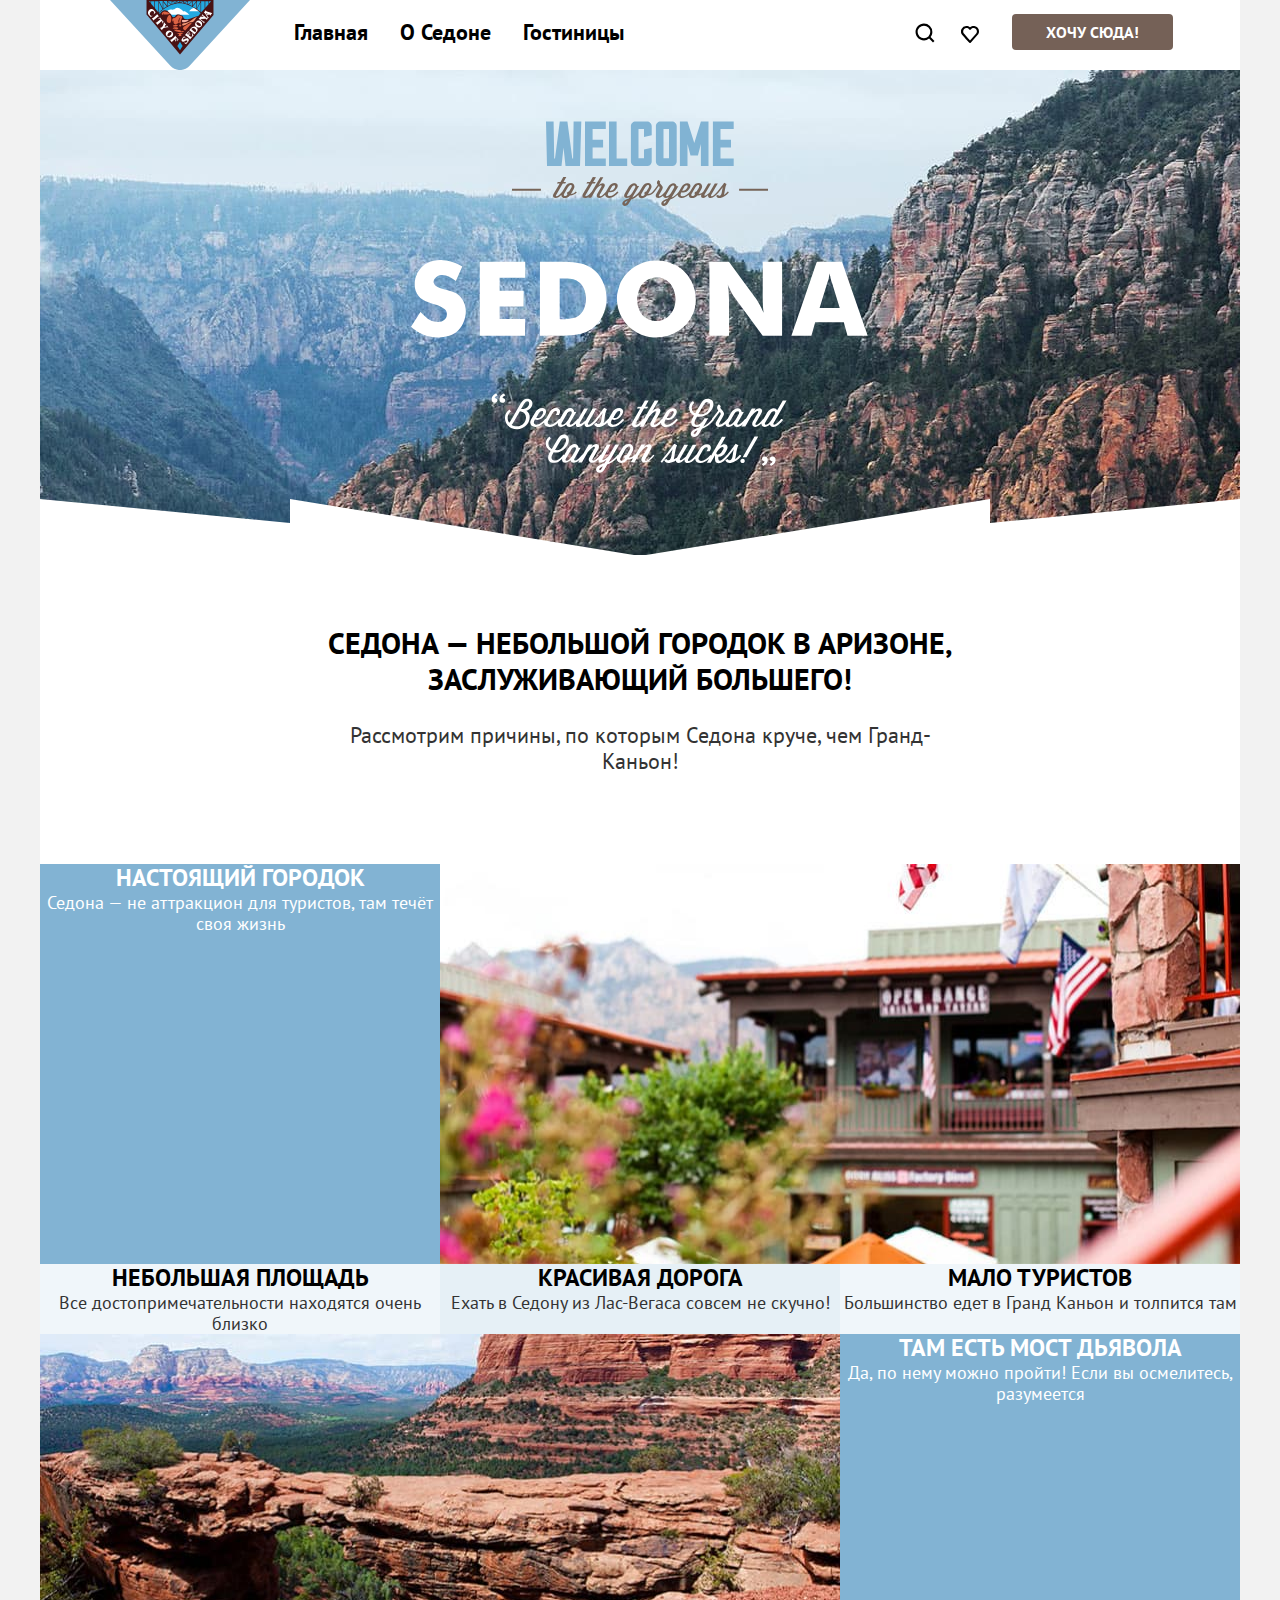
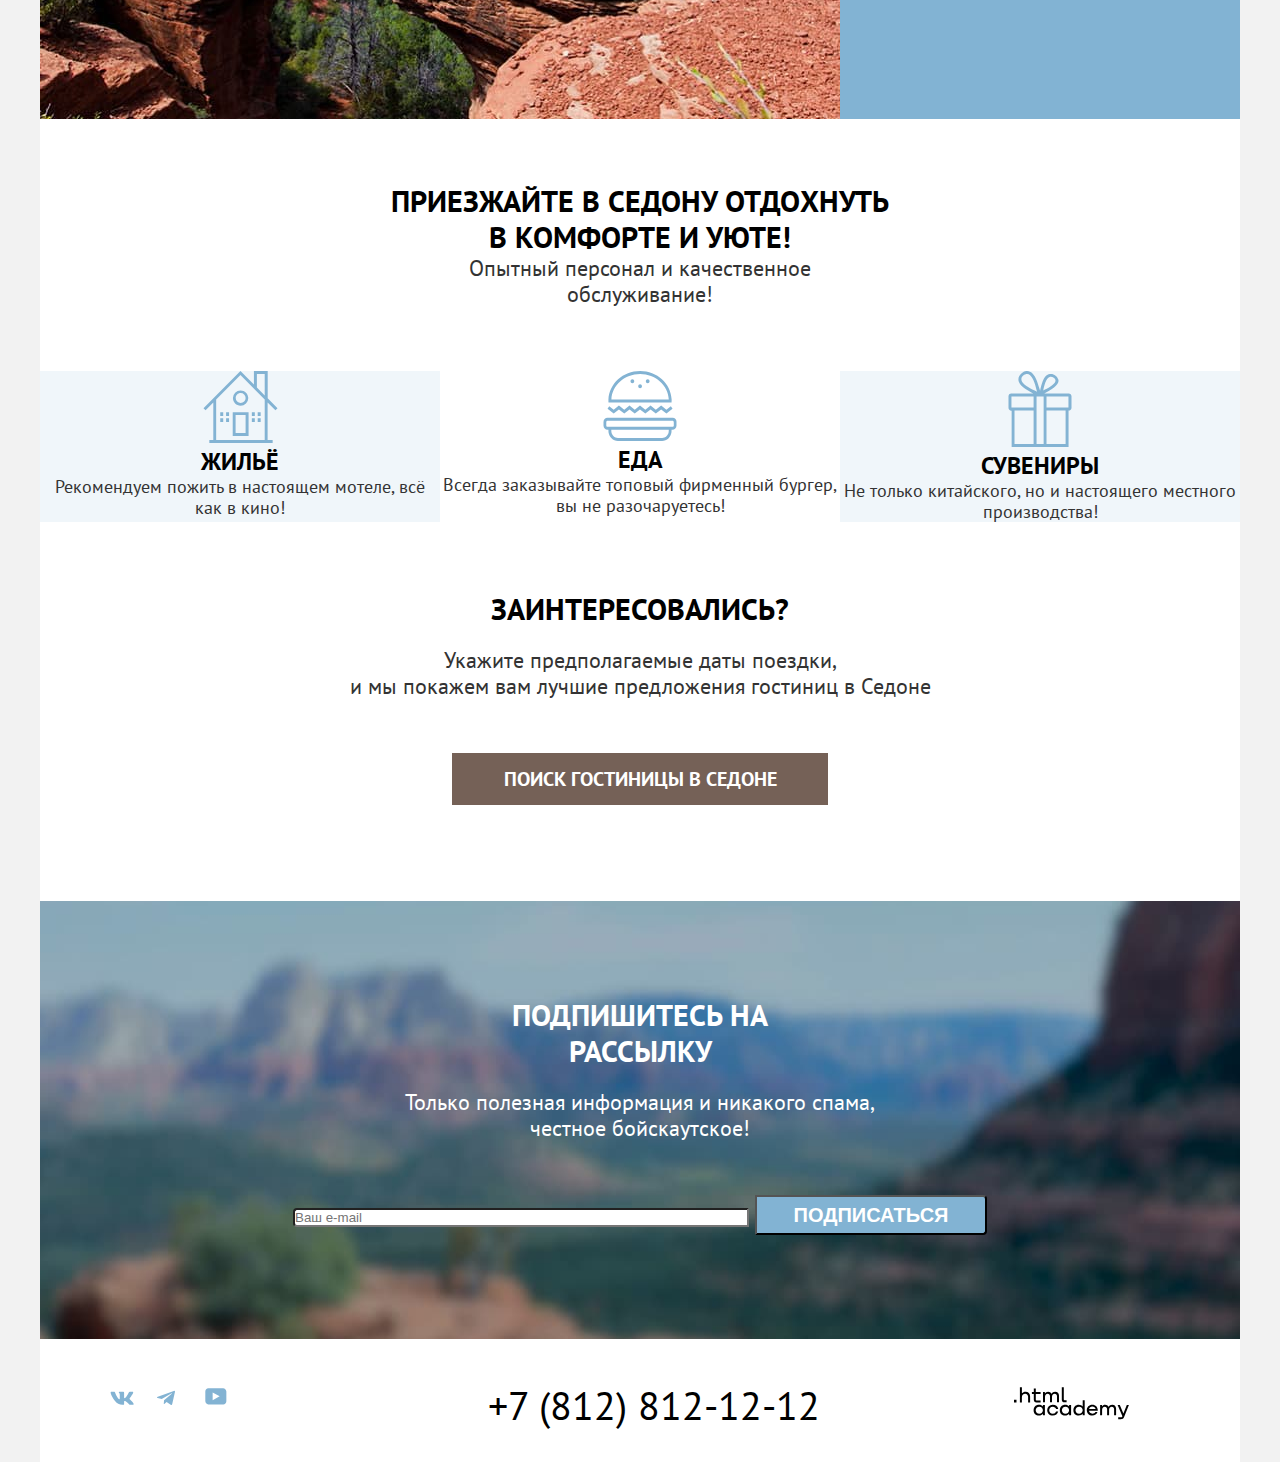
==== index.html @ 95eff2a3 "Merge pull request #6 from nakanune/master" ====
<!DOCTYPE html>
<html lang="ru">

  <head>
    <meta charset="utf-8">
    <title>Седона</title>
    <link rel="stylesheet" href="styles/styles.css">
  </head>

  <body>

    <!-- Шапка -->
    <header class="main-header">
      <!-- Навигация -->
      <nav class="navigation">
        <a class="navigation-logo" href="index.html">
          <img class="main-header-logo" width="140" height="70" src="images/header/sedona-logo.svg"
            alt="Логотип городка Седона.">
        </a>
        <ul class="navigation-list">
          <li class="navigation-item">
            <a class="navigation-link">Главная</a>
          </li>
          <li class="navigation-item">
            <a class="navigation-link" href="#">О Седоне</a>
          </li>
          <li class="navigation-item">
            <a class="navigation-link" href="#">Гостиницы</a>
          </li>
        </ul>
        <ul class="navigation-user">
          <li class="navigation-item">
            <a class="navigation-user-link" href="#">
              <img class="navigation-search-icon" width="20" height="20" src="images/header/search-icon.svg"
                alt="Иконка поиска."></a>
          </li>
          <li class="navigation-item">
            <a class="navigation-user-link" href="#">
              <img class="navigation-like-icon" width="18" height="17" src="images/header/like-icon.svg"
                alt="Иконка лайка."></a>
            </a>
          </li>
          <li class="navigation-item">
            <a class="navigation-button button" href="#">Хочу сюда!</a>
          </li>
        </ul>
      </nav>
    </header>

    <!-- MAIN -->
    <main class="main-index main-container">
      <div class="page-container">
        <section class="hero">
          <!--Главный заголовок -->
          <h1 class="visually-hidden">Туристический городок Седона</h1>
          <!-- Лого -->
          <img class="hero-greeting-text"
            alt="Приветственная надпись 'Добро пожаловать в великолепную Седону, потому что Гранд-Каньон сосет'."
            width="458" height="352" src="images/hero/welcome.svg">
        </section>

        <!-- Основное содержимое сайта -->
        <section class="description">
          <h2 class="visually-hidden">Краткое описание</h2>
          <div class="description-container">
            <p class="description-title">Седона — небольшой городок в Аризоне, заслуживающий большего!</p>
            <p class="description-text">Рассмотрим причины, по которым Седона круче, чем Гранд-Каньон!</p>
          </div>
          <div class="index-columns">
            <ul class="description-item-list">
              <li class="description-item blue">
                <h3 class="description-heading">Настоящий городок</h3>
                <p class="description-description blue">Седона — не аттракцион для туристов, там течёт своя жизнь</p>
              </li>
              <li class="description-item-picture">
                <img class="town-picture" alt="Изображение городка." width="800" height="400"
                  src="images/description/town-photo.jpg">
              </li>
              <li class="description-item rather-white">
                <h3 class="description-heading">Небольшая площадь</h3>
                <p class="description-description">Все достопримечательности находятся очень близко</p>
              </li>
              <li class="description-item light-blue">
                <h3 class="description-heading">Красивая дорога</h3>
                <p class="description-description">Ехать в Седону из Лас-Вегаса совсем не скучно!</p>
              </li>
              <li class="description-item rather-white">
                <h3 class="description-heading">Мало туристов</h3>
                <p class="description-description">Большинство едет в Гранд Каньон и толпится там</p>
              </li>
              <li class="description-item-picture">
                <img class="town-picture" alt="Изображение Моста дьявола." width="800" height="385"
                  src="images/description/devils-bridge.jpg">
              </li>
              <li class="description-item blue">
                <h3 class="description-heading">Там есть Мост дьявола</h3>
                <p class="description-description blue">Да, по нему можно пройти! Если вы осмелитесь, разумеется</p>
              </li>
            </ul>
          </div>
        </section>

        <!-- Блок преимуществ -->
        <section class="advantages">
          <h2 class="visually-hidden">Преимущества</h2>
          <div class="advantages-container">
            <p class="advantages-title">Приезжайте в Седону отдохнуть в комфорте и уюте!</p>
            <p class="advantages-text">Опытный персонал и качественное обслуживание!</p>
          </div>
          <div class="index-columns">
            <ul class="advantages-list">
              <li class="advantages-item rather-white">
                <img class="advantages-item-icon" alt="Иконка дома" width="75" height="72"
                  src="images/advantages/house.svg">
                <h3 class="advantages-heading">Жильё</h3>
                <p class="advantages-description">Рекомендуем пожить в настоящем мотеле, всё как в кино!</p>
              </li>
              <li class="advantages-item">
                <img class="advantages-item-icon" alt="Иконка бургера" width="74" height="70"
                  src="images/advantages/burger.svg">
                <h3 class="advantages-heading">Еда</h3>
                <p class="advantages-description">Всегда заказывайте топовый фирменный бургер, вы не разочаруетесь!</p>
              </li>
              <li class="advantages-item rather-white">
                <img class="advantages-item-icon" alt="Иконка подарка" width="64" height="76"
                  src="images/advantages/gift.svg">
                <h3 class="advantages-heading">Сувениры</h3>
                <p class="advantages-description">Не только китайского, но и настоящего местного производства!</p>
              </li>
            </ul>
          </div>
        </section>

        <section class="appointment">
          <h2 class="appointment-title">Заинтересовались?</h2>
          <p class="appointment-text">Укажите предполагаемые даты поездки,<br> и мы покажем вам лучшие предложения
            гостиниц
            в Седоне</p>
          <a class="appointment-button button" href="#">ПОИСК ГОСТИНИЦЫ В СЕДОНЕ</a>
        </section>

        <!-- Рассылка -->
        <section class="subscription">
          <h2 class="subscription-title">Подпишитесь на рассылку</h2>
          <p class="subscription-text">Только полезная информация и никакого спама, честное бойскаутское!</p>
          <form class="subscription-form" action="https://echo.htmlacademy.ru/" method="post">
            <label for="subscription-email"></label>
            <input class="subscription-field" placeholder="Ваш e-mail" type="email" name="newslettering-email"
              id="newslettering-email" required>
            <button class="subscription-button button" type="submit">
              Подписаться
            </button>
          </form>
        </section>
      </div>
    </main>

    <!-- Подвал сайта -->
    <footer class="main-footer">
      <section class="socials">
        <h2 class="socials-title">
          <span class="visually-hidden">Социальные медиа</span>
        </h2>
        <ul class="socials-site-list">
          <li class="socials-site-item">
            <a class="button" href="https://vk.com/htmlacademy">
              <img class="socials-icon" alt="Вконтакте" width="24" height="14" src="images/socials/vk-icon.svg">
            </a>
          </li>
          <li class="socials-site-item">
            <a class="button" href="https://t.me/htmlacademy">
              <img class="socials-icon" alt="Телеграм" width="18" height="15.1" src="images/socials/telegram-icon.svg">
            </a>
          </li>
          <li class="socials-site-item">
            <a class="button" href="https://www.youtube.com/user/htmlacademyru">
              <img class="socials-icon" alt="Ютуб" width="22" height="17" src="images/socials/youtube-icon.svg">
            </a>
          </li>
        </ul>
        <ul class="socials-phone-list">
          <li class="socials-phone-item">
            <a class="socials-phone" href="tel:+78128121212">+7 (812) 812-12-12</a>
          </li>
        </ul>
        <ul class="socials-sorce-list">
          <li class="socials-sorce-item">
            <a class="button" href="https://htmlacademy.ru/">
              <img class="socials-sorce-icon" alt="HTML Academy" width="114.9" height="32.9"
                src="images/socials/html-academy-logo.svg">
            </a>
          </li>
        </ul>
      </section>
    </footer>
  </body>

</html>
---- styles/styles.css ----
@font-face {
  font-family: "PT Sans";
  font-style: normal;
  font-weight: 400;
  src: url("../fonts/ptsans-400.woff2") format("woff2");
  font-display: swap;
}

@font-face {
  font-family: "PT Sans";
  font-style: normal;
  font-weight: 700;
  src: url("../fonts/ptsans-700.woff2") format("woff2");
  font-display: swap;
}

html {
  height: 100%;
}

/*BODY*/
body {
  font-family: "PT Sans", sans-serif;
  font-style: normal;
  font-weight: 400;
  font-size: 22px;
  line-height: 26px;
  color: #000000;
  background: #F2F2F2;
  margin: 0;
  display: flex;
  flex-direction: column;
  min-height: 100%;
}

/*Работа с MAIN*/
.main-index {
  text-align: center;
}

.main-container {
  flex-grow: 1;
}

/*Навигационные штучки*/
.navigation {
  display: flex;
  width: 1200px;
  margin: 0 auto;
  background: #ffffff;
}

.navigation-list,
.navigation-user,
.navigation-logo {
  margin: 0;
  padding: 0;
}

.navigation-logo {
  display: block;
  width: 140px;
  margin-left: 70px;
  margin-right: 28px;
  z-index: 1;
  margin-bottom: -6px;
}



.navigation-list {
  display: flex;
  flex-wrap: wrap;
  width: 452px;
  list-style-type: none;
}

.navigation-user {
  display: flex;
  flex-wrap: wrap;
  width: 338px;
  margin-left: auto;
  list-style-type: none;
}

.navigation-link {
  display: block;
  padding: 20px 16px;
  font-size: 22px;
  font-weight: 700;
  line-height: 24px;
  color: #000;
  background-color: #ffffff;
  text-transform: capitalize;
  text-decoration: none;
}

.navigation-user-link {
  display: block;
  padding: 22px 13px;
}

.navigation-button {
  display: block;
  padding: 8px 34px;
  margin-top: 14px;
  margin-bottom: 14px;
  margin-left: 20px;
  font-weight: 700;
  font-size: 16px;
  line-height: 20px;
  text-align: center;
  text-transform: uppercase;
  color: #ffffff;
  background-color: #756157;
  text-decoration: none;
  border-radius: 4px;
}

/*Основное содержимое сайта*/

.page-container {
  background: #ffffff;
  width: 1200px;
  margin: 0 auto;
}

.hero {
  position: relative;
  background-color: #ffffff;
  color: #000;
  background-image: url("../images/hero/hero-background.jpg");
  background-size: 1200px 485px;
  background-position: center;
  background-repeat: no-repeat;
}

.hero-greeting-text {
  padding-top: 51.4px;
  padding-bottom: 82.23px;
  display: block;
  margin: 0 auto;
}


.hero::after {
  content: "";
  position: absolute;
  display: block;
  width: 1200px;
  height: 57px;
  background-image: url(../images/hero/dekor.svg);
  background-repeat: no-repeat;
  background-position: center;
  left: 0;
  right: 0;
  bottom: 0;
  margin: 0 auto;
}

.description-title,
.advantages-title,
.appointment-title,
.subscription-title {
  font-weight: 700;
  font-size: 30px;
  line-height: 36px;
  text-transform: uppercase;
}

.description-item-list,
.advantages-list {
  display: flex;
  flex-wrap: wrap;
  justify-content: space-between;
  padding: 0;
  margin: 0;
}

.description-item,
.advantages-item {
  width: 400px;
  list-style-type: none;
}

.description-item-picture {
  width: 800px;
  list-style-type: none;
  vertical-align: middle;
}

.town-picture {
  vertical-align: middle;
}

.description-container,
.advantages-container {
  display: flex;
  flex-direction: column;
  margin: 0;
  padding: 0;
  justify-content: center;
}

.description-container {
  padding-top: 69px;
  padding-bottom: 69px;
  margin-bottom: 21px;
}

.description-title {
  margin: 0 auto 25px;
  width: 650px;
}

.advantages-title {
  margin: auto;
  width: 505px;
}

.description-text {
  margin: auto;
  width: 651px;
}

.advantages-text {
  margin: auto;
  width: 490px;
}

.description-text,
.advantages-text,
.appointment-text,
.description-description,
.advantages-description {
  color: #333333;
}


.description-heading,
.advantages-heading {
  margin: 0;
  font-weight: 700;
  font-size: 24px;
  line-height: 28px;
  text-transform: uppercase;
}

.description-description,
.advantages-description {
  margin: 0;
  font-size: 18px;
  line-height: 21px;
}

.blue {
  color: #ffffff;
  background-color: #82B3D3;
}

.light-blue {
  background-color: rgb(131, 179, 211, 20%);
}

.rather-white {
  background-color: rgb(131, 179, 211, 12%);
  ;
}

.advantages-container {
  padding-top: 64px;
  padding-bottom: 64px;
}


/*Встреча*/
.appointment {
  display: flex;
  flex-direction: column;
  padding: 0;
  padding-top: 69px;
  padding-bottom: 96px;
  justify-content: center;
}

.appointment-title {
  margin: 0 auto;
  margin-bottom: 20px;
}

.appointment-text {
  width: 592px;
  text-align: center;
  margin: 0 auto;
}


.appointment-button {
  margin: 0 auto;
  margin-top: 54px;
  padding: 8px 50px;
  width: 276px;
  font-size: 20px;
  line-height: 36px;
  text-transform: uppercase;
  text-decoration: none;
  font-weight: 700;
  color: #ffffff;
  background-color: #756157;
  align-items: center;
}

/*Подписочная*/
.subscription {
  display: flex;
  flex-direction: column;
  margin: 0 auto;
  padding: 0;
  padding-top: 96px;
  padding-bottom: 104px;
  justify-content: center;
  color: #ffffff;
  background-image: url(../images/subscribe-background.jpg);
  background-color: #82B3D3;
  background-size: 1200px 485px;
  background-position: center;
  background-repeat: no-repeat;
}

.subscription-title {
  width: 404px;
  margin: 0 auto;
  margin-bottom: 20px;
}

.subscription-text {
  width: 475px;
  margin: 0 auto;
  margin-bottom: 54px;
}

.field {
  font-family: 'PT Sans';
  font-style: normal;
  font-weight: 400;
  font-size: 18px;
  line-height: 24px;
}


.subscription-button {
  padding: 0;
  width: 232px;
  font-weight: 700;
  font-size: 20px;
  line-height: 36px;
  background-color: #82B3D3;
  color: #ffffff;
  text-transform: uppercase;
  border-radius: 0 4px 4px 0;
}

.subscription-field {
  width: 452px;
  margin: 0;
  padding: 0;
  border-radius: 4px 0 0 4px;
  flex-grow: 1;
}

/*Элементы подвальчика*/

.main-footer {
  background: #ffffff;
  display: flex;
  width: 1200px;
  margin: 0 auto;
}

.socials {
  display: flex;
}

.socials-site-list,
.socials-phone-list,
.socials-sorce-list {
  margin: 0;
  padding: 0;
}

.socials-site-list {
  display: flex;
  flex-wrap: wrap;
  padding-top: 45px;
  padding-bottom: 35px;
  width: 184px;
  margin-left: 70px;
  list-style-type: none;
}

.socials-site-item {
  width: 47.33px;
  height: 40px;
}

.socials-phone-list {
  padding-top: 45px;
  padding-bottom: 35px;
  justify-content: center;
  width: 720px;
  margin: auto;
  text-align: center;
  list-style-type: none;
}

.socials-phone {
  font-size: 40px;
  line-height: 40px;
  text-transform: uppercase;
  color: #000000;
  text-decoration: none;
}

.socials-sorce-list {
  width: 156px;
  padding-top: 48.5px;
  padding-bottom: 36.8px;
  text-align: left;
  margin: 0 auto;
  margin-right: 70px;
  list-style-type: none;
}

.visually-hidden {
  position: absolute;
  width: 1px;
  height: 1px;
  margin: -1px;
  border: 0;
  padding: 0;
  white-space: nowrap;
  clip-path: inset(100%);
  clip: rect(0 0 0 0);
  overflow: hidden;
}
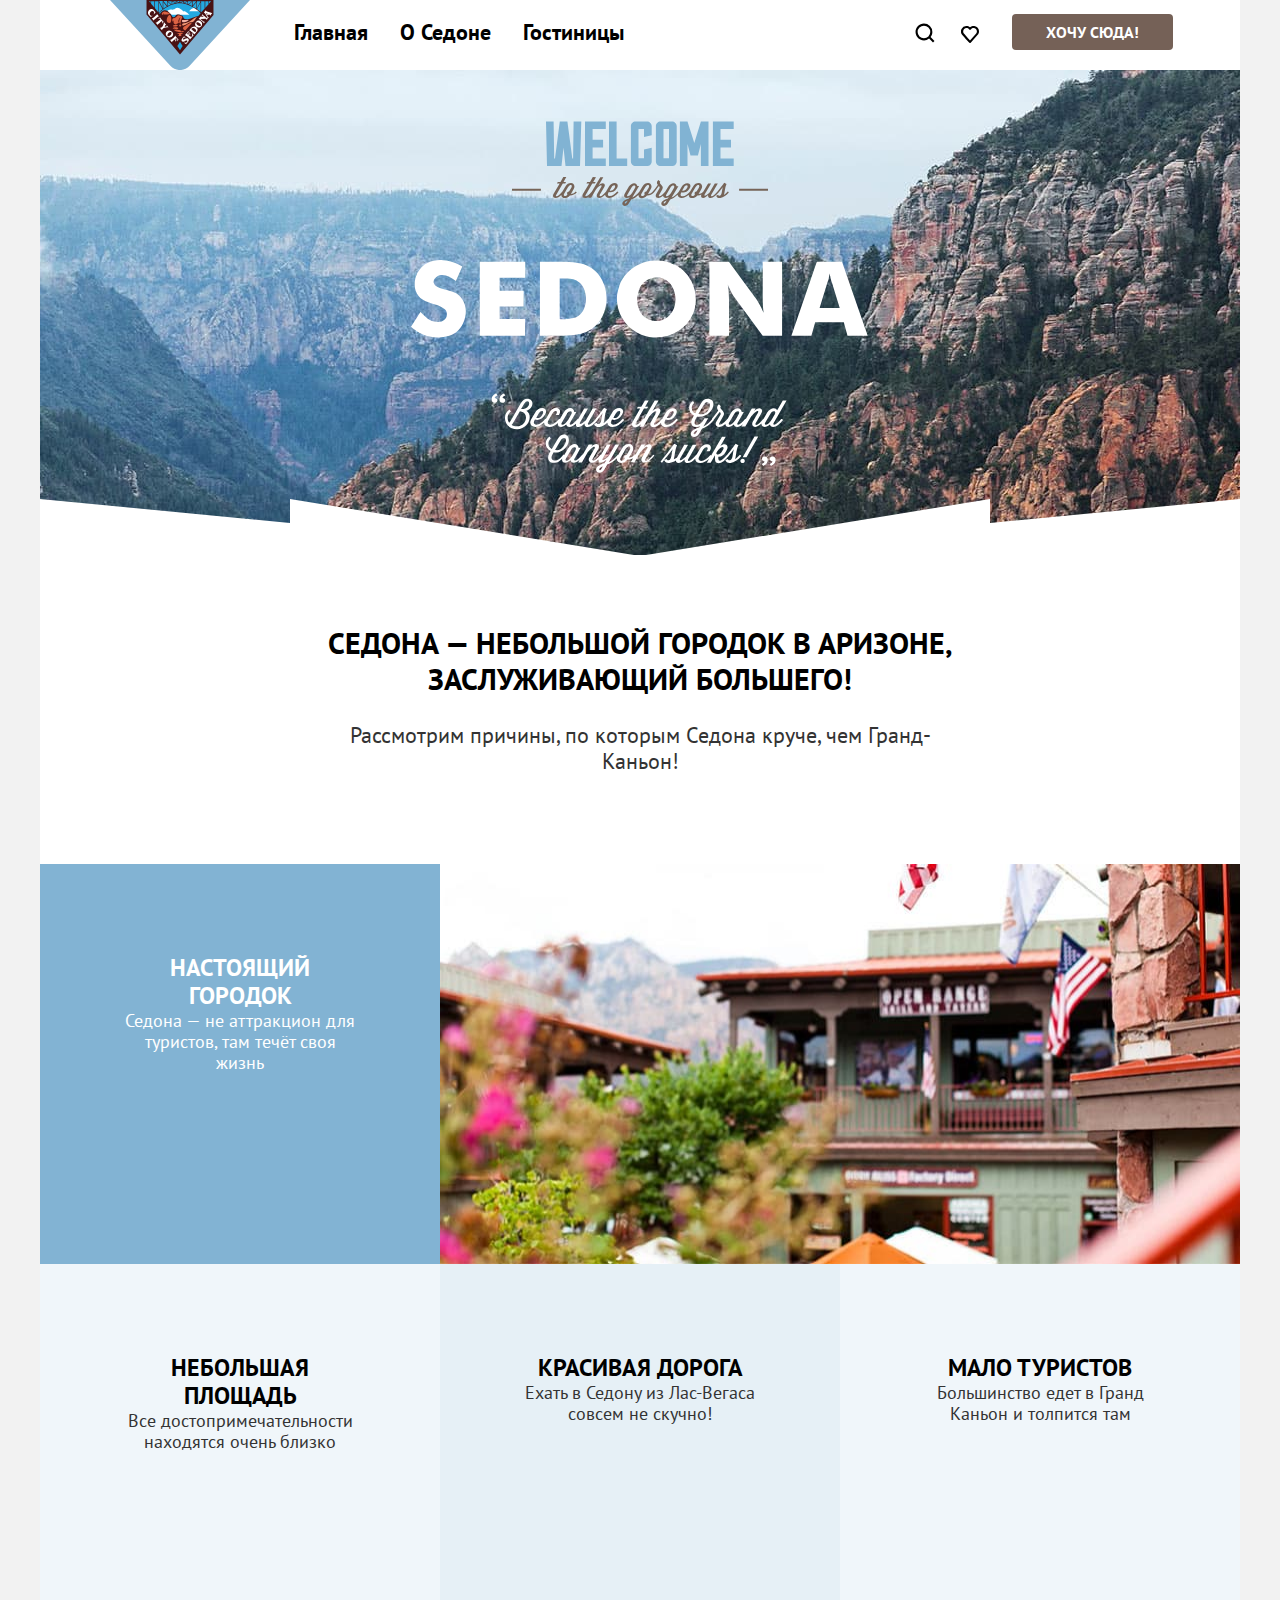
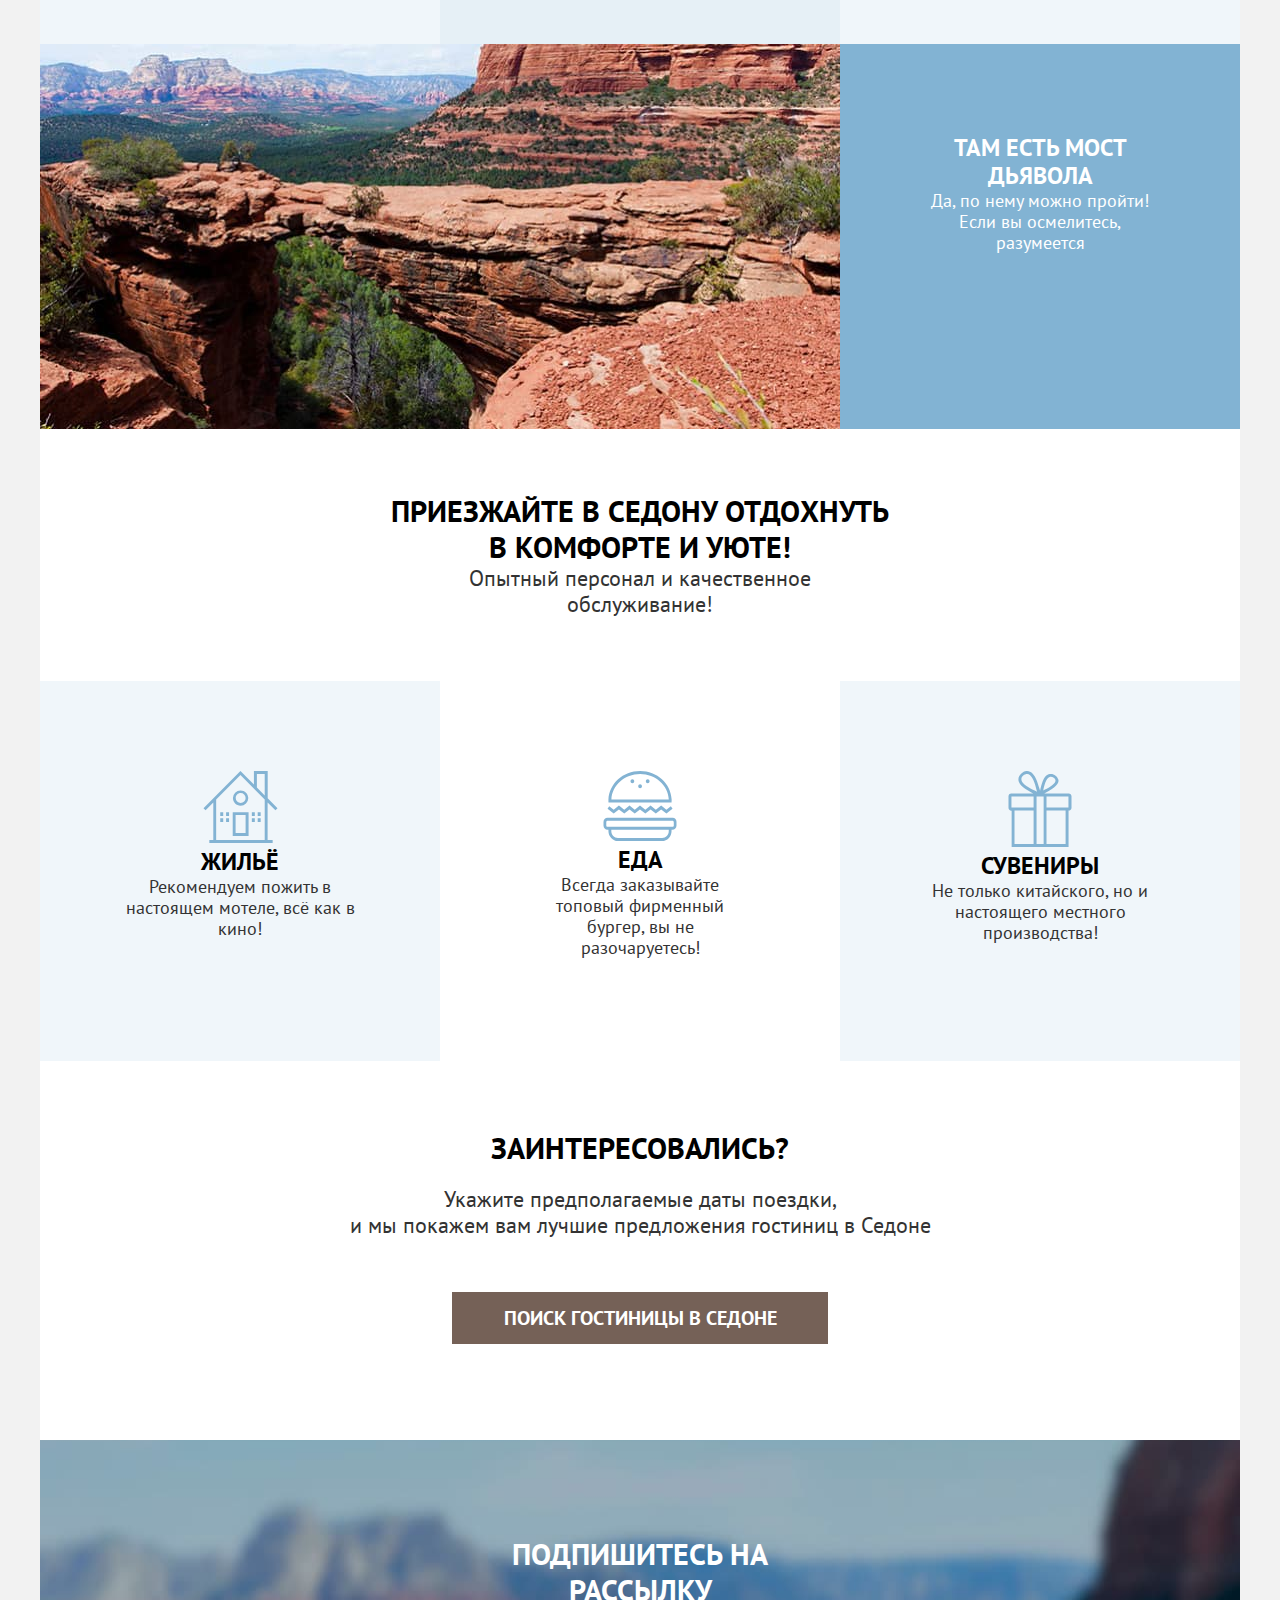
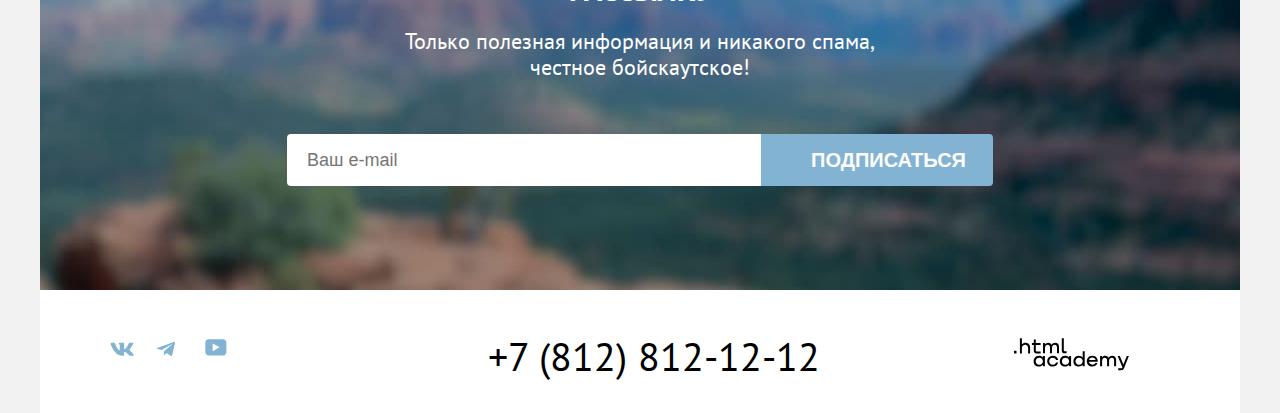
==== commit 0c5357f9: "Merge pull request #7 from nakanune/master" ====
--- a/index.html
+++ b/index.html
@@ -37,8 +37,7 @@
           <li class="navigation-item">
             <a class="navigation-user-link" href="#">
               <img class="navigation-like-icon" width="18" height="17" src="images/header/like-icon.svg"
-                alt="Иконка лайка."></a>
-            </a>
+                alt="Иконка лайка."> </a>
           </li>
           <li class="navigation-item">
             <a class="navigation-button button" href="#">Хочу сюда!</a>
@@ -144,9 +143,9 @@
           <h2 class="subscription-title">Подпишитесь на рассылку</h2>
           <p class="subscription-text">Только полезная информация и никакого спама, честное бойскаутское!</p>
           <form class="subscription-form" action="https://echo.htmlacademy.ru/" method="post">
-            <label for="subscription-email"></label>
+            <label class="visually-hidden" for="subscription-email">E-mail</label>
             <input class="subscription-field" placeholder="Ваш e-mail" type="email" name="newslettering-email"
-              id="newslettering-email" required>
+              id="subscription-email" required>
             <button class="subscription-button button" type="submit">
               Подписаться
             </button>
--- a/styles/styles.css
+++ b/styles/styles.css
@@ -63,7 +63,12 @@
   margin-left: 70px;
   margin-right: 28px;
   z-index: 1;
+  position: relative;
   margin-bottom: -6px;
+}
+
+.main-header-logo {
+  display: block;
 }
 
 
@@ -98,6 +103,8 @@
 .navigation-user-link {
   display: block;
   padding: 22px 13px;
+  min-width: 18px;
+  min-height: 17px;
 }
 
 .navigation-button {
@@ -179,7 +186,9 @@
 
 .description-item,
 .advantages-item {
-  width: 400px;
+  width: 230px;
+  padding: 90px 85px;
+  min-height: 200px;
   list-style-type: none;
 }
 
@@ -341,31 +350,36 @@
 
 .field {
   font-family: 'PT Sans';
+}
+
+.subscription-form {
+  display: flex;
+  margin: 0 auto;
+}
+
+.subscription-button {
+  padding: 8px 50px;
+  width: 232px;
+  font-weight: 700;
+  font-size: 20px;
+  line-height: 36px;
+  background-color: #82B3D3;
+  color: #ffffff;
+  text-transform: uppercase;
+  border-width: 0;
+  border-radius: 0 4px 4px 0;
+}
+
+.subscription-field {
+  width: 452px;
+  border-width: 0;
+  padding-left: 20px;
+  border-radius: 4px 0 0 4px;
   font-style: normal;
   font-weight: 400;
   font-size: 18px;
   line-height: 24px;
-}
-
-
-.subscription-button {
-  padding: 0;
-  width: 232px;
-  font-weight: 700;
-  font-size: 20px;
-  line-height: 36px;
-  background-color: #82B3D3;
-  color: #ffffff;
-  text-transform: uppercase;
-  border-radius: 0 4px 4px 0;
-}
-
-.subscription-field {
-  width: 452px;
-  margin: 0;
-  padding: 0;
-  border-radius: 4px 0 0 4px;
-  flex-grow: 1;
+
 }
 
 /*Элементы подвальчика*/
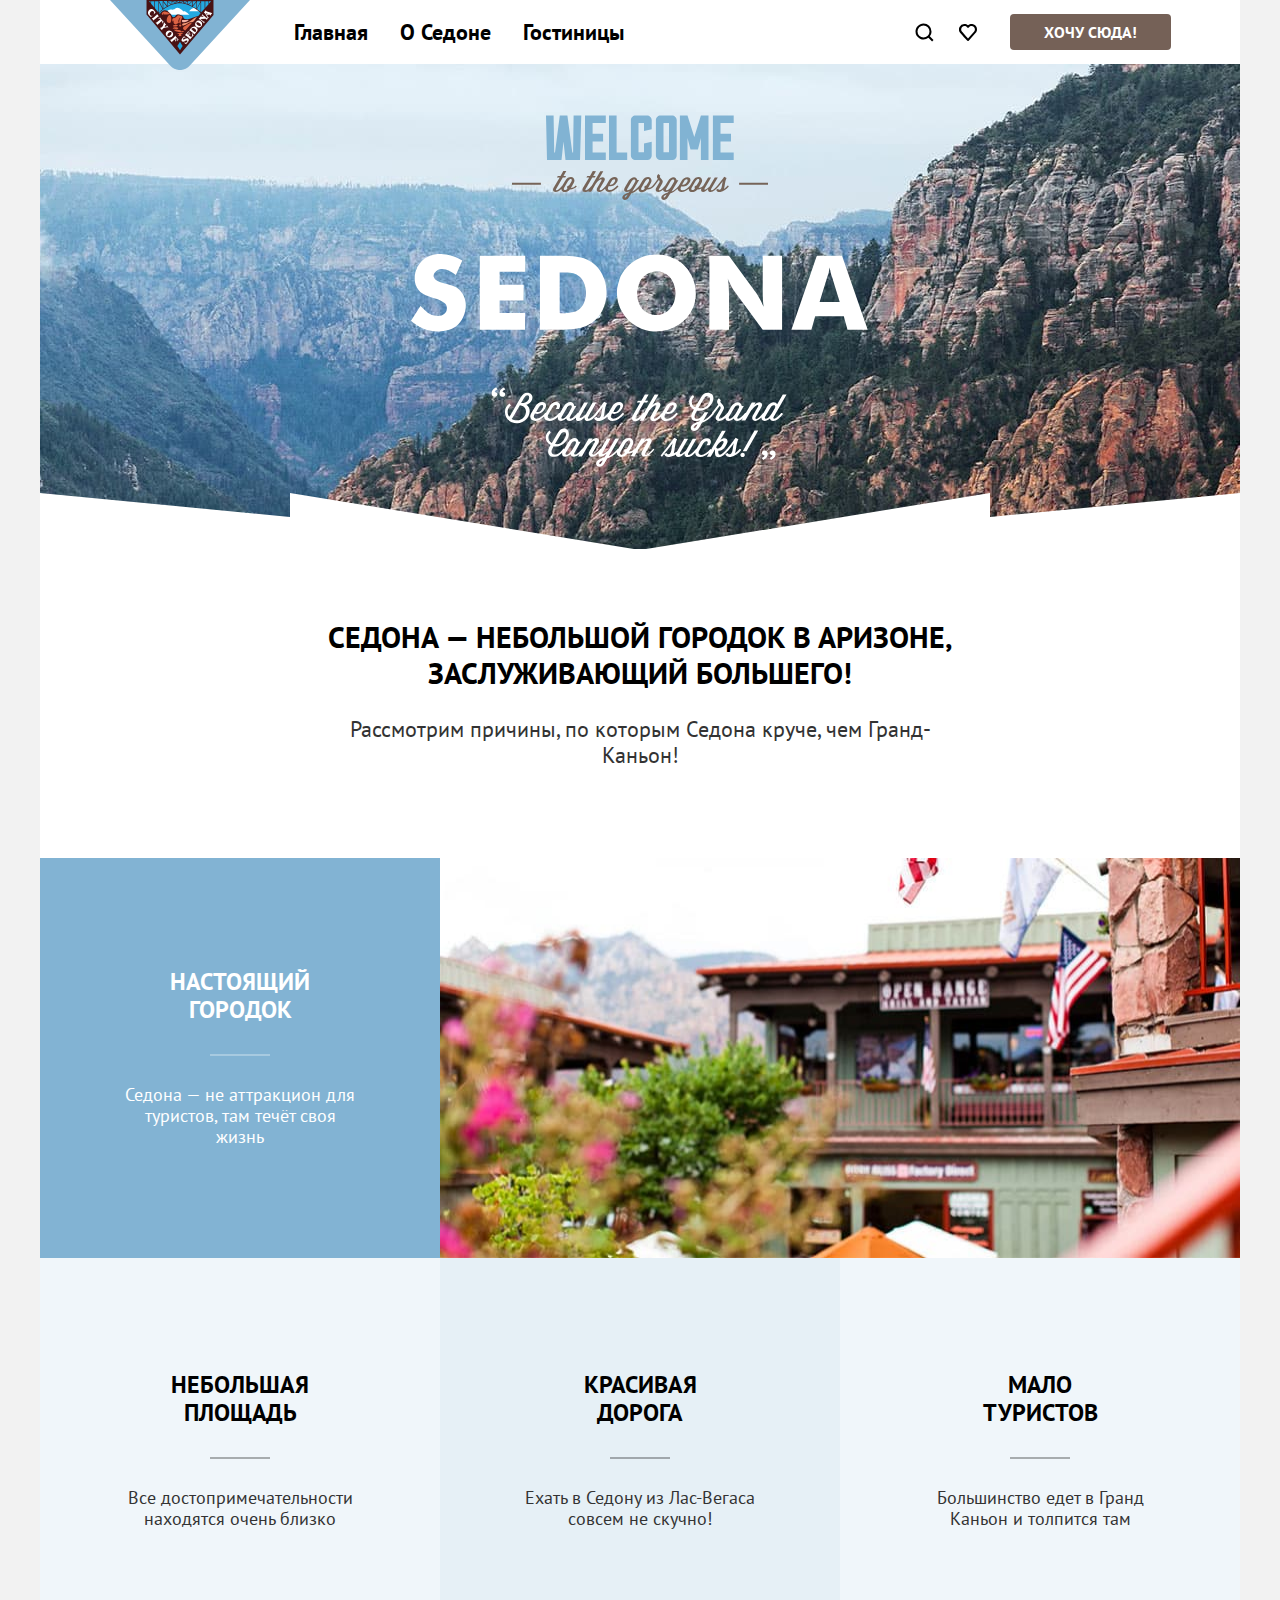
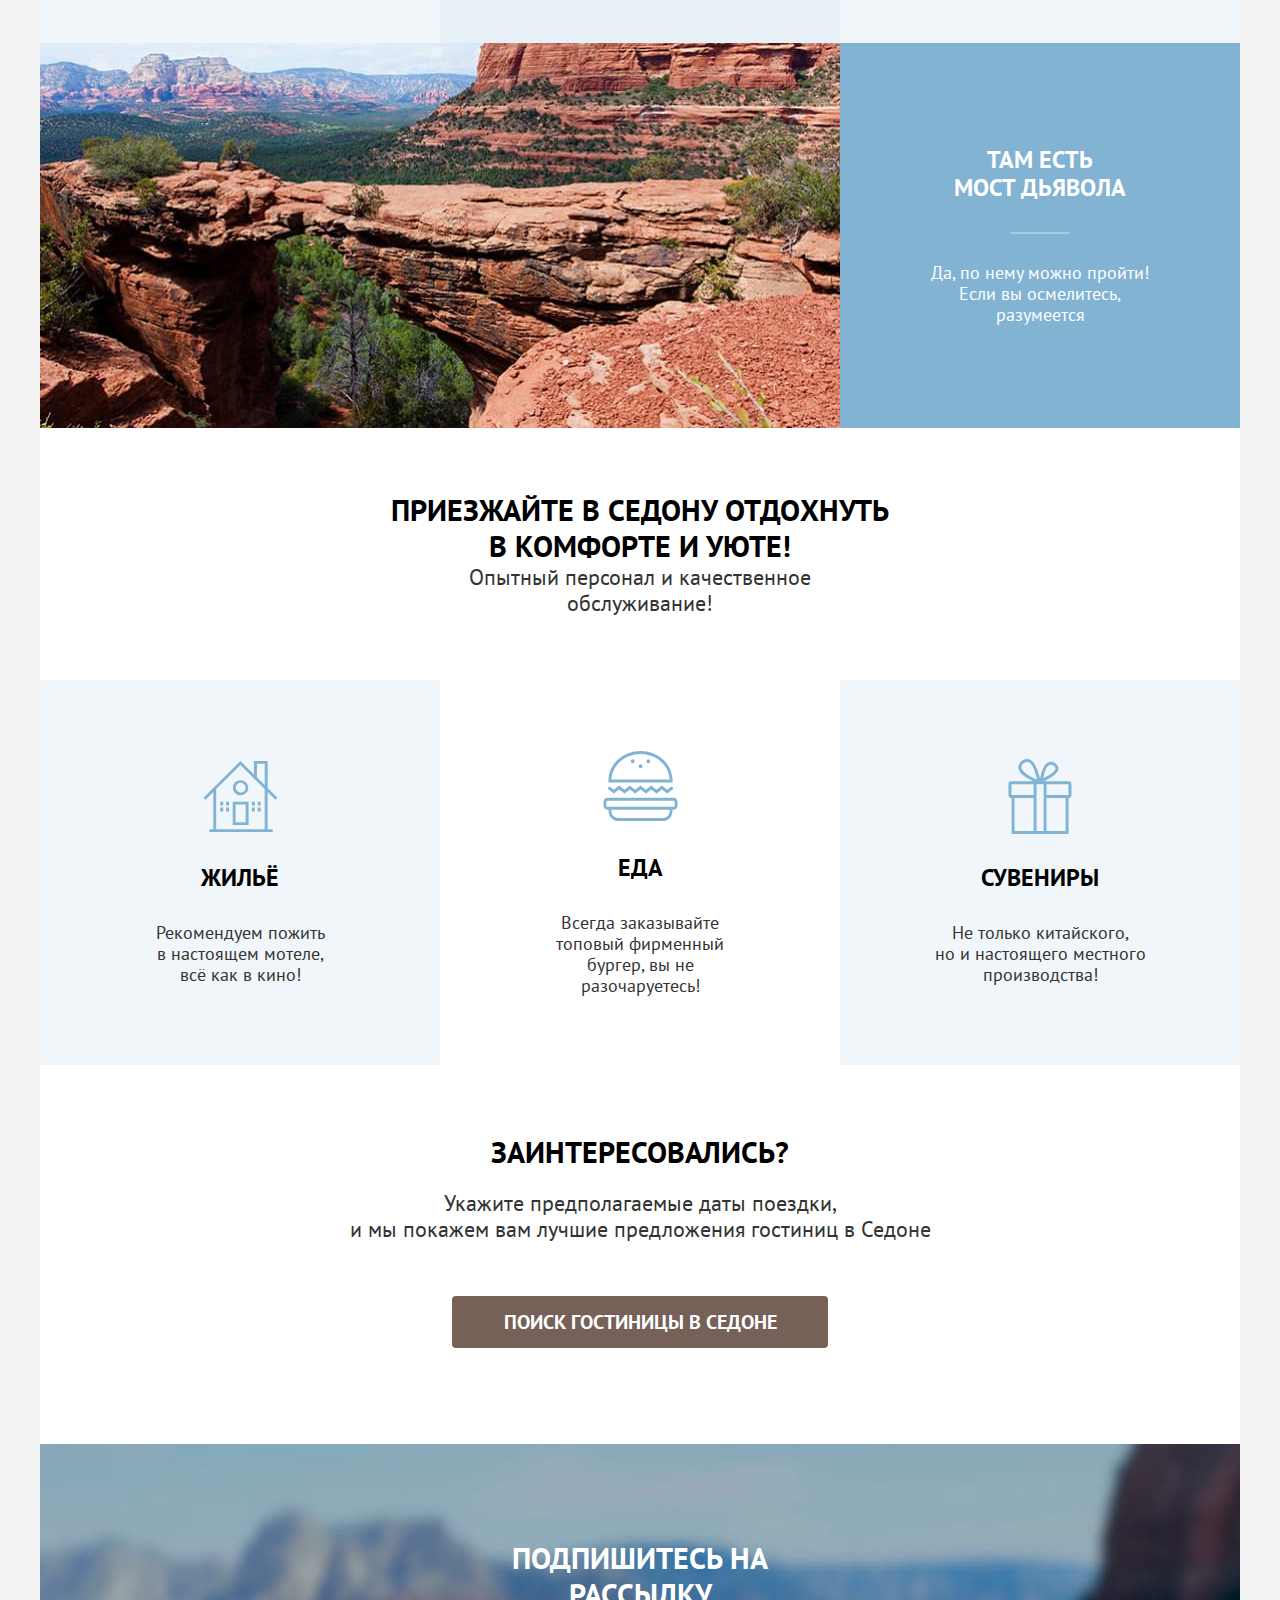
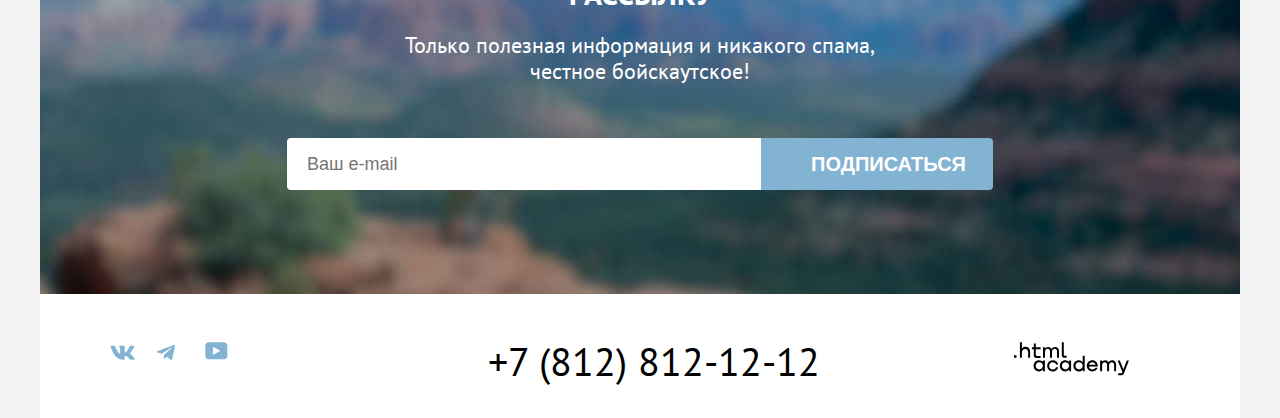
==== commit 0fe0edb4: "Добавляет декоративные элементы" ====
--- a/index.html
+++ b/index.html
@@ -31,13 +31,19 @@
         <ul class="navigation-user">
           <li class="navigation-item">
             <a class="navigation-user-link" href="#">
-              <img class="navigation-search-icon" width="20" height="20" src="images/header/search-icon.svg"
-                alt="Иконка поиска."></a>
+              <svg class="navigation-icon" aria-hidden="true" focusable="false" xmlns="http://www.w3.org/2000/svg"
+                width="19" height="19" fill="none" viewBox="0 0 19 19">
+                <path fill="#000"
+                  d="m18.5 17-3.7-3.67c1-1.3 1.7-2.98 1.7-4.87A8 8 0 0 0 8.5.5C4.1.5.5 4.18.5 8.56a8 8 0 0 0 12.9 6.26l3.7 3.68 1.4-1.5Zm-10-2.48a6 6 0 0 1-6-5.96 6 6 0 0 1 12 0 6 6 0 0 1-6 5.96Z" />
+              </svg></a>
           </li>
           <li class="navigation-item">
             <a class="navigation-user-link" href="#">
-              <img class="navigation-like-icon" width="18" height="17" src="images/header/like-icon.svg"
-                alt="Иконка лайка."> </a>
+              <svg class="navigation-icon" aria-hidden="true" focusable="false" xmlns="http://www.w3.org/2000/svg"
+                width="18" height="17" fill="none" viewBox="0 0 18 17">
+                <path fill="#000"
+                  d="M8.9 17a.9.9 0 0 1-.8-.4c-5.4-6.1-6.7-7.5-7-7.9A5.4 5.4 0 0 1 5.5 0C6.8 0 8 .5 9 1.3a5.46 5.46 0 0 1 9 4.1c0 1.3-.5 2.5-1.3 3.4l-7 7.9c-.2.2-.4.3-.8.3Zm-6-9.5c.3.4 3.5 4 6.1 6.9l6.2-7c.5-.5.7-1.2.7-2 0-1.8-1.5-3.3-3.3-3.3-1 0-2 .5-2.7 1.3-.3.3-.6.4-.9.4-.3 0-.6-.2-.8-.4-.7-.8-1.7-1.3-2.7-1.3-1.8 0-3.3 1.5-3.3 3.3-.1.9.3 1.6.7 2.1-.1 0-.1 0 0 0Z" />
+              </svg></a>
           </li>
           <li class="navigation-item">
             <a class="navigation-button button" href="#">Хочу сюда!</a>
@@ -80,11 +86,11 @@
                 <p class="description-description">Все достопримечательности находятся очень близко</p>
               </li>
               <li class="description-item light-blue">
-                <h3 class="description-heading">Красивая дорога</h3>
+                <h3 class="description-heading">Красивая<br> дорога</h3>
                 <p class="description-description">Ехать в Седону из Лас-Вегаса совсем не скучно!</p>
               </li>
               <li class="description-item rather-white">
-                <h3 class="description-heading">Мало туристов</h3>
+                <h3 class="description-heading">Мало<br> туристов</h3>
                 <p class="description-description">Большинство едет в Гранд Каньон и толпится там</p>
               </li>
               <li class="description-item-picture">
@@ -92,7 +98,7 @@
                   src="images/description/devils-bridge.jpg">
               </li>
               <li class="description-item blue">
-                <h3 class="description-heading">Там есть Мост дьявола</h3>
+                <h3 class="description-heading">Там есть<br> Мост дьявола</h3>
                 <p class="description-description blue">Да, по нему можно пройти! Если вы осмелитесь, разумеется</p>
               </li>
             </ul>
@@ -109,22 +115,17 @@
           <div class="index-columns">
             <ul class="advantages-list">
               <li class="advantages-item rather-white">
-                <img class="advantages-item-icon" alt="Иконка дома" width="75" height="72"
-                  src="images/advantages/house.svg">
                 <h3 class="advantages-heading">Жильё</h3>
-                <p class="advantages-description">Рекомендуем пожить в настоящем мотеле, всё как в кино!</p>
+                <p class="advantages-description">Рекомендуем пожить<br> в настоящем мотеле,<br> всё как в кино!</p>
               </li>
               <li class="advantages-item">
-                <img class="advantages-item-icon" alt="Иконка бургера" width="74" height="70"
-                  src="images/advantages/burger.svg">
                 <h3 class="advantages-heading">Еда</h3>
-                <p class="advantages-description">Всегда заказывайте топовый фирменный бургер, вы не разочаруетесь!</p>
+                <p class="advantages-description">Всегда заказывайте<br> топовый фирменный бургер, вы не разочаруетесь!
+                </p>
               </li>
               <li class="advantages-item rather-white">
-                <img class="advantages-item-icon" alt="Иконка подарка" width="64" height="76"
-                  src="images/advantages/gift.svg">
                 <h3 class="advantages-heading">Сувениры</h3>
-                <p class="advantages-description">Не только китайского, но и настоящего местного производства!</p>
+                <p class="advantages-description">Не только китайского,<br> но и настоящего местного производства!</p>
               </li>
             </ul>
           </div>
@@ -162,18 +163,32 @@
         </h2>
         <ul class="socials-site-list">
           <li class="socials-site-item">
-            <a class="button" href="https://vk.com/htmlacademy">
-              <img class="socials-icon" alt="Вконтакте" width="24" height="14" src="images/socials/vk-icon.svg">
+            <a class="footer-socials-link footer-socials-vk button" href="https://vk.com/htmlacademy">
+              <svg aria-hidden="true" focusable="false" xmlns="http://www.w3.org/2000/svg" width="25" height="15"
+                fill="none" viewBox="0 0 25 15">
+                <path fill="#83B3D3" fill-rule="evenodd"
+                  d="M24.12 1.8c.16-.54 0-.94-.8-.94H20.7c-.67 0-.98.34-1.15.73 0 0-1.33 3.2-3.22 5.27-.61.6-.9.8-1.23.8-.16 0-.41-.2-.41-.75v-5.1c0-.66-.19-.95-.74-.95H9.82c-.42 0-.67.3-.67.59 0 .62.95.76 1.04 2.51v3.8c0 .83-.15.98-.48.98-.9 0-3.06-3.2-4.34-6.88-.25-.72-.5-1-1.18-1H1.57c-.75 0-.9.34-.9.73 0 .68.89 4.07 4.14 8.55 2.17 3.06 5.23 4.72 8 4.72 1.68 0 1.88-.37 1.88-1v-2.32c0-.74.16-.88.7-.88.38 0 1.05.19 2.6 1.66 1.79 1.75 2.08 2.54 3.08 2.54h2.63c.75 0 1.12-.37.9-1.1-.23-.72-1.08-1.77-2.2-3.02-.62-.71-1.54-1.48-1.82-1.86-.39-.5-.28-.71 0-1.15 0 0 3.2-4.42 3.54-5.93Z"
+                  clip-rule="evenodd" />
+              </svg>
             </a>
           </li>
           <li class="socials-site-item">
-            <a class="button" href="https://t.me/htmlacademy">
-              <img class="socials-icon" alt="Телеграм" width="18" height="15.1" src="images/socials/telegram-icon.svg">
+            <a class="footer-socials-link footer-socials-telegram button" href="https://t.me/htmlacademy">
+              <svg aria-hidden="true" focusable="false" xmlns="http://www.w3.org/2000/svg" width="18" height="16"
+                fill="none" viewBox="0 0 18 16">
+                <path fill="#83B3D3"
+                  d="M16.79.96.84 7.1c-1.09.44-1.08 1.05-.2 1.32l4.1 1.28 9.47-5.98c.44-.27.85-.13.52.17l-7.68 6.93-.28 4.22c.41 0 .6-.2.83-.41l1.99-1.94 4.13 3.06c.77.42 1.31.2 1.5-.71l2.72-12.8c.28-1.1-.43-1.61-1.16-1.28Z" />
+              </svg>
             </a>
           </li>
           <li class="socials-site-item">
-            <a class="button" href="https://www.youtube.com/user/htmlacademyru">
-              <img class="socials-icon" alt="Ютуб" width="22" height="17" src="images/socials/youtube-icon.svg">
+            <a class="footer-socials-link footer-socials-youtube button"
+              href="https://www.youtube.com/user/htmlacademyru">
+              <svg aria-hidden="true" focusable="false" xmlns="http://www.w3.org/2000/svg" width="23" height="18"
+                fill="none" viewBox="0 0 23 18">
+                <path fill="#83B3D3"
+                  d="M18.94.36H3.51C1.65.36.33 1.95.33 3.76v10.09c0 1.91 1.32 3.5 3.18 3.5h15.65c1.64 0 3.17-1.59 3.17-3.4V3.76c-.22-1.8-1.53-3.4-3.39-3.4ZM7.99 12.89V4.82l7.34 4.04-7.34 4.03Z" />
+              </svg>
             </a>
           </li>
         </ul>
@@ -184,9 +199,12 @@
         </ul>
         <ul class="socials-sorce-list">
           <li class="socials-sorce-item">
-            <a class="button" href="https://htmlacademy.ru/">
-              <img class="socials-sorce-icon" alt="HTML Academy" width="114.9" height="32.9"
-                src="images/socials/html-academy-logo.svg">
+            <a class="footer-socials-sorce button" href="https://htmlacademy.ru/">
+              <svg aria-hidden="true" focusable="false" xmlns="http://www.w3.org/2000/svg" width="115" height="34"
+                fill="none" viewBox="0 0 115 34">
+                <path fill="#000"
+                  d="M0 13.26v2.6h2.5v-2.6H0ZM11.6 4.86c-1.6 0-2.8.7-3.6 1.7h-.1V.36h-2v15.5h2v-5.3c0-2.1 1.3-3.6 3.3-3.6 1.8 0 2.9 1.4 2.9 3.2v5.7h2v-6.1c.1-3-1.8-4.9-4.5-4.9ZM26.6 5.16h-4.8v-3.7h-2v3.8h-1.9v2h1.9v6c0 1.7 1 2.7 2.7 2.7h4.1v-2h-3.7c-.7 0-1.1-.4-1.1-1.1v-5.7h4.8v-2ZM41.1 4.96c-1.6 0-2.9.8-3.5 2.1h-.1c-.6-1.2-1.8-2.1-3.4-2.1-1.4 0-2.5.8-3.1 1.8h-.1v-1.6H29v10.6h2v-5.4c0-2 1-3.5 2.6-3.5 1.5 0 2.4 1 2.4 2.6v6.3h2v-5.6c0-2.4 1.4-3.3 2.6-3.3 1.5 0 2.4 1 2.4 2.6v6.3h2v-6.5c.1-2.5-1.4-4.3-3.9-4.3ZM47.8 13.06c0 1.7 1 2.7 2.8 2.7h2v-2h-1.7c-.7 0-1.1-.4-1.1-1.1V.36h-2v12.7ZM28.9 20.06c-.9-1.1-2.2-1.8-3.9-1.8-3.1 0-5.4 2.3-5.4 5.6s2.3 5.6 5.4 5.6c1.8 0 3-.8 3.8-1.9h.1v1.6h2v-10.6h-2v1.5Zm-3.6 7.4c-2.2 0-3.6-1.6-3.6-3.6s1.4-3.6 3.6-3.6 3.6 1.6 3.6 3.6c0 1.9-1.4 3.6-3.6 3.6ZM44.2 22.36c-.5-2.4-2.6-4.1-5.4-4.1a5.4 5.4 0 0 0-5.6 5.6c0 3.1 2.2 5.6 5.6 5.6 2.8 0 4.9-1.8 5.4-4.2h-2.1a3.4 3.4 0 0 1-3.3 2.3c-2.2 0-3.6-1.6-3.6-3.6s1.4-3.6 3.6-3.6c1.6 0 2.8 1 3.3 2.2h2.1v-.2ZM55.1 20.06c-.9-1.1-2.2-1.8-3.9-1.8-3.1 0-5.4 2.3-5.4 5.6s2.3 5.6 5.4 5.6c1.8 0 3-.8 3.8-1.9h.1v1.6h2v-10.6h-2v1.5Zm-3.6 7.4c-2.2 0-3.6-1.6-3.6-3.6s1.4-3.6 3.6-3.6 3.6 1.6 3.6 3.6c0 1.9-1.5 3.6-3.6 3.6ZM68.7 20.16c-.9-1.1-2.2-1.9-3.9-1.9-3.1 0-5.4 2.3-5.4 5.6s2.2 5.6 5.4 5.6c1.7 0 3-.8 3.8-1.8h.1v1.5h2v-15.4h-2v6.4Zm-3.6 7.3c-2.2 0-3.6-1.6-3.6-3.6s1.4-3.6 3.6-3.6 3.6 1.6 3.6 3.6c-.1 2-1.5 3.6-3.6 3.6ZM78.3 18.26c-3.3 0-5.5 2.5-5.5 5.6 0 3 2.1 5.6 5.5 5.6 2.5 0 4.5-1.3 5.2-3.6h-2.1c-.5 1-1.6 1.6-3 1.6-1.9 0-3.3-1.3-3.4-2.9h8.8c.2-3.6-2-6.3-5.5-6.3Zm0 1.9c1.7 0 3 1 3.3 2.6h-6.5c.3-1.5 1.5-2.6 3.2-2.6ZM98.2 18.26c-1.6 0-2.9.8-3.6 2h-.1c-.6-1.2-1.8-2-3.4-2-1.4 0-2.5.7-3.1 1.8v-1.5h-1.9v10.6h2v-5.4c0-2 1-3.4 2.6-3.5 1.5 0 2.4 1 2.4 2.6v6.3h2v-5.6c0-2.4 1.4-3.3 2.6-3.3 1.5 0 2.4 1 2.4 2.6v6.3h2v-6.5c.1-2.6-1.4-4.4-3.9-4.4ZM109.4 27.36l-3.6-8.9h-2.2l4.8 11.6c-.3.9-.7 1.2-1.7 1.2h-2.5v2h2.5c1.8 0 2.8-.8 3.5-2.6l4.7-12.2h-2.1l-3.4 8.9Z" />
+              </svg>
             </a>
           </li>
         </ul>
--- a/styles/styles.css
+++ b/styles/styles.css
@@ -33,6 +33,10 @@
   min-height: 100%;
 }
 
+.button {
+  cursor: pointer;
+}
+
 /*Работа с MAIN*/
 .main-index {
   text-align: center;
@@ -102,13 +106,23 @@
 
 .navigation-user-link {
   display: block;
-  padding: 22px 13px;
-  min-width: 18px;
-  min-height: 17px;
+  position: relative;
+  padding: 22px 12px;
+  min-width: 20px;
+  min-height: 20px;
+}
+
+.navigation-icon {
+  position: absolute;
+  top: 0;
+  right: 0;
+  bottom: 0;
+  left: 0;
+  margin: auto;
 }
 
 .navigation-button {
-  display: block;
+  display: inline-block;
   padding: 8px 34px;
   margin-top: 14px;
   margin-bottom: 14px;
@@ -186,10 +200,13 @@
 
 .description-item,
 .advantages-item {
+  display: flex;
   width: 230px;
-  padding: 90px 85px;
-  min-height: 200px;
-  list-style-type: none;
+  min-height: 385px;
+  list-style-type: none;
+  flex-direction: column;
+  justify-content: center;
+  padding: 0 85px;
 }
 
 .description-item-picture {
@@ -253,6 +270,29 @@
   font-size: 24px;
   line-height: 28px;
   text-transform: uppercase;
+  padding-bottom: 30px;
+}
+
+.description-item .description-heading::after {
+  content: "";
+  width: 60px;
+  height: 2px;
+  display: block;
+  position: absolute;
+  margin-top: 30px;
+  margin-bottom: 30px;
+  margin-left: 85px;
+}
+
+.description-item:nth-child(1) .description-heading::after,
+.description-item:nth-child(7) .description-heading::after {
+  background: rgba(255, 255, 255, 0.3);
+}
+
+.description-item:nth-child(3) .description-heading::after,
+.description-item:nth-child(4) .description-heading::after,
+.description-item:nth-child(5) .description-heading::after {
+  background: rgba(0, 0, 0, 0.3);
 }
 
 .description-description,
@@ -260,6 +300,10 @@
   margin: 0;
   font-size: 18px;
   line-height: 21px;
+}
+
+.description-description {
+  padding-top: 30px;
 }
 
 .blue {
@@ -276,6 +320,32 @@
   ;
 }
 
+.advantages-item::before {
+  content: "";
+  background-repeat: no-repeat;
+  background-position: center;
+  background-size: contain;
+  display: block;
+  width: 75px;
+  height: 75px;
+  margin: 0 auto;
+  box-sizing: border-box;
+  margin-bottom: 30px;
+}
+
+.advantages-item:nth-child(1)::before {
+  background-image: url("../images/advantages/house.svg");
+}
+
+.advantages-item:nth-child(2)::before {
+  background-image: url("../images/advantages/burger.svg");
+}
+
+.advantages-item:nth-child(3)::before {
+  background-image: url("../images/advantages/gift.svg");
+}
+
+
 .advantages-container {
   padding-top: 64px;
   padding-bottom: 64px;
@@ -305,6 +375,7 @@
 
 
 .appointment-button {
+  display: inline-block;
   margin: 0 auto;
   margin-top: 54px;
   padding: 8px 50px;
@@ -317,6 +388,7 @@
   color: #ffffff;
   background-color: #756157;
   align-items: center;
+  border-radius: 4px;
 }
 
 /*Подписочная*/
@@ -358,6 +430,7 @@
 }
 
 .subscription-button {
+  display: inline-block;
   padding: 8px 50px;
   width: 232px;
   font-weight: 700;
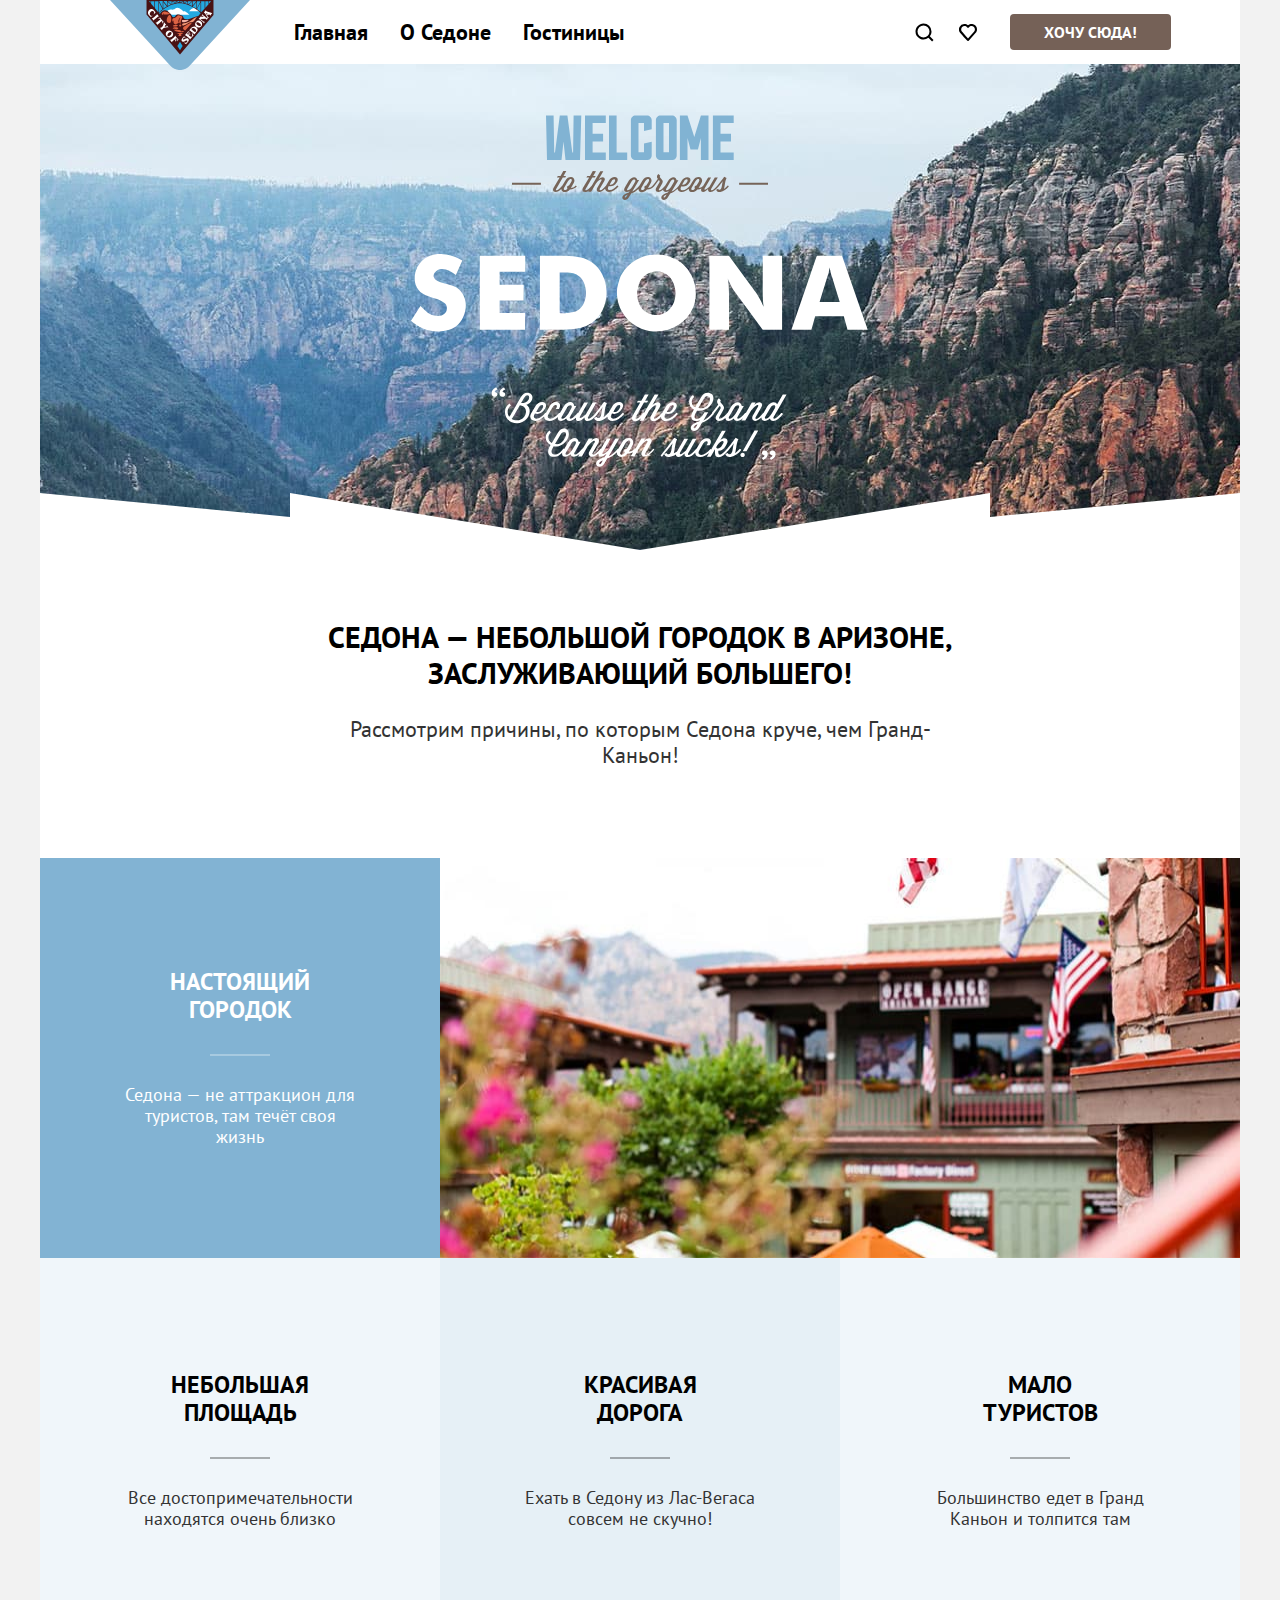
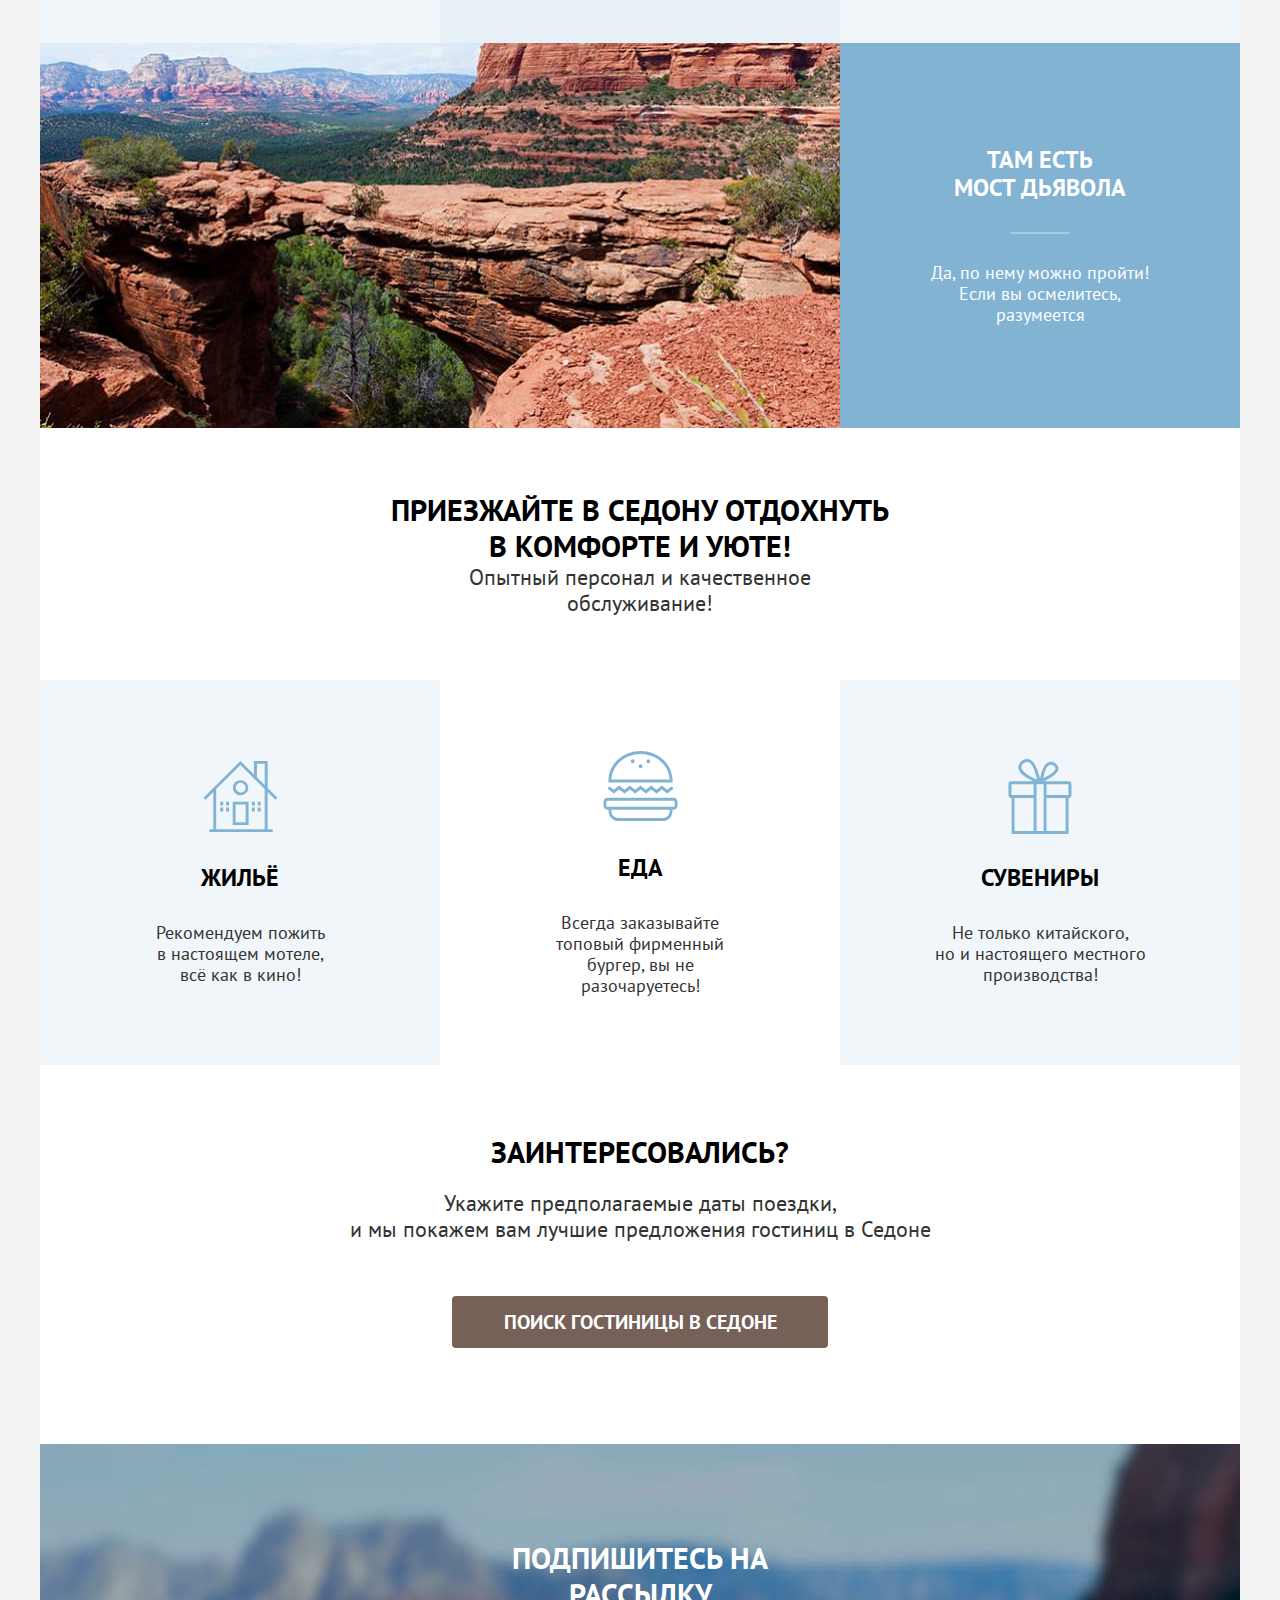
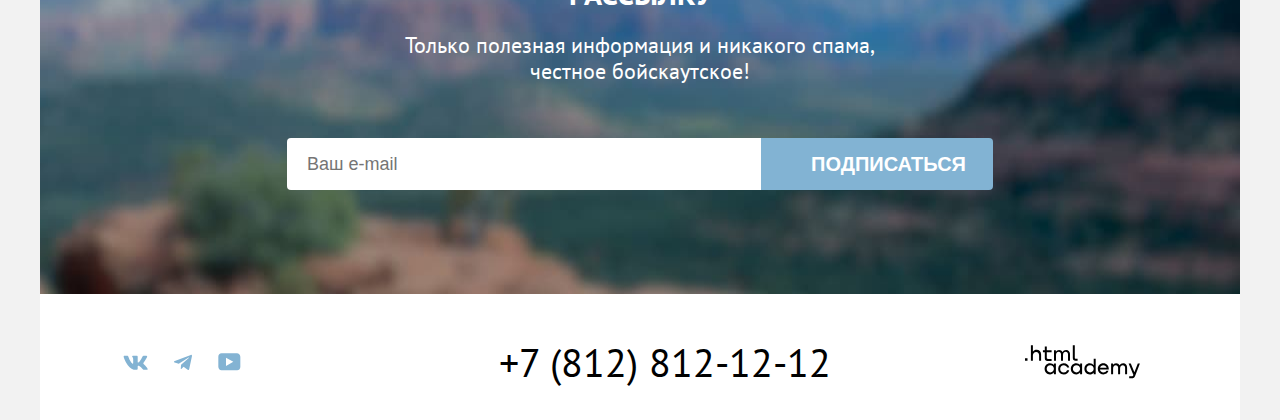
==== commit dc74000e: "Правит иконки" ====
--- a/index.html
+++ b/index.html
@@ -19,7 +19,7 @@
         </a>
         <ul class="navigation-list">
           <li class="navigation-item">
-            <a class="navigation-link">Главная</a>
+            <a class="navigation-link" href="index.html">Главная</a>
           </li>
           <li class="navigation-item">
             <a class="navigation-link" href="#">О Седоне</a>
@@ -165,7 +165,7 @@
           <li class="socials-site-item">
             <a class="footer-socials-link footer-socials-vk button" href="https://vk.com/htmlacademy">
               <svg aria-hidden="true" focusable="false" xmlns="http://www.w3.org/2000/svg" width="25" height="15"
-                fill="none" viewBox="0 0 25 15">
+                fill="currentColor" viewBox="0 0 25 15">
                 <path fill="#83B3D3" fill-rule="evenodd"
                   d="M24.12 1.8c.16-.54 0-.94-.8-.94H20.7c-.67 0-.98.34-1.15.73 0 0-1.33 3.2-3.22 5.27-.61.6-.9.8-1.23.8-.16 0-.41-.2-.41-.75v-5.1c0-.66-.19-.95-.74-.95H9.82c-.42 0-.67.3-.67.59 0 .62.95.76 1.04 2.51v3.8c0 .83-.15.98-.48.98-.9 0-3.06-3.2-4.34-6.88-.25-.72-.5-1-1.18-1H1.57c-.75 0-.9.34-.9.73 0 .68.89 4.07 4.14 8.55 2.17 3.06 5.23 4.72 8 4.72 1.68 0 1.88-.37 1.88-1v-2.32c0-.74.16-.88.7-.88.38 0 1.05.19 2.6 1.66 1.79 1.75 2.08 2.54 3.08 2.54h2.63c.75 0 1.12-.37.9-1.1-.23-.72-1.08-1.77-2.2-3.02-.62-.71-1.54-1.48-1.82-1.86-.39-.5-.28-.71 0-1.15 0 0 3.2-4.42 3.54-5.93Z"
                   clip-rule="evenodd" />
@@ -175,7 +175,7 @@
           <li class="socials-site-item">
             <a class="footer-socials-link footer-socials-telegram button" href="https://t.me/htmlacademy">
               <svg aria-hidden="true" focusable="false" xmlns="http://www.w3.org/2000/svg" width="18" height="16"
-                fill="none" viewBox="0 0 18 16">
+                fill="currentColor" viewBox="0 0 18 16">
                 <path fill="#83B3D3"
                   d="M16.79.96.84 7.1c-1.09.44-1.08 1.05-.2 1.32l4.1 1.28 9.47-5.98c.44-.27.85-.13.52.17l-7.68 6.93-.28 4.22c.41 0 .6-.2.83-.41l1.99-1.94 4.13 3.06c.77.42 1.31.2 1.5-.71l2.72-12.8c.28-1.1-.43-1.61-1.16-1.28Z" />
               </svg>
@@ -185,7 +185,7 @@
             <a class="footer-socials-link footer-socials-youtube button"
               href="https://www.youtube.com/user/htmlacademyru">
               <svg aria-hidden="true" focusable="false" xmlns="http://www.w3.org/2000/svg" width="23" height="18"
-                fill="none" viewBox="0 0 23 18">
+                fill="currentColor" viewBox="0 0 23 18">
                 <path fill="#83B3D3"
                   d="M18.94.36H3.51C1.65.36.33 1.95.33 3.76v10.09c0 1.91 1.32 3.5 3.18 3.5h15.65c1.64 0 3.17-1.59 3.17-3.4V3.76c-.22-1.8-1.53-3.4-3.39-3.4ZM7.99 12.89V4.82l7.34 4.04-7.34 4.03Z" />
               </svg>
@@ -201,7 +201,7 @@
           <li class="socials-sorce-item">
             <a class="footer-socials-sorce button" href="https://htmlacademy.ru/">
               <svg aria-hidden="true" focusable="false" xmlns="http://www.w3.org/2000/svg" width="115" height="34"
-                fill="none" viewBox="0 0 115 34">
+                fill="currentColor" viewBox="0 0 115 34">
                 <path fill="#000"
                   d="M0 13.26v2.6h2.5v-2.6H0ZM11.6 4.86c-1.6 0-2.8.7-3.6 1.7h-.1V.36h-2v15.5h2v-5.3c0-2.1 1.3-3.6 3.3-3.6 1.8 0 2.9 1.4 2.9 3.2v5.7h2v-6.1c.1-3-1.8-4.9-4.5-4.9ZM26.6 5.16h-4.8v-3.7h-2v3.8h-1.9v2h1.9v6c0 1.7 1 2.7 2.7 2.7h4.1v-2h-3.7c-.7 0-1.1-.4-1.1-1.1v-5.7h4.8v-2ZM41.1 4.96c-1.6 0-2.9.8-3.5 2.1h-.1c-.6-1.2-1.8-2.1-3.4-2.1-1.4 0-2.5.8-3.1 1.8h-.1v-1.6H29v10.6h2v-5.4c0-2 1-3.5 2.6-3.5 1.5 0 2.4 1 2.4 2.6v6.3h2v-5.6c0-2.4 1.4-3.3 2.6-3.3 1.5 0 2.4 1 2.4 2.6v6.3h2v-6.5c.1-2.5-1.4-4.3-3.9-4.3ZM47.8 13.06c0 1.7 1 2.7 2.8 2.7h2v-2h-1.7c-.7 0-1.1-.4-1.1-1.1V.36h-2v12.7ZM28.9 20.06c-.9-1.1-2.2-1.8-3.9-1.8-3.1 0-5.4 2.3-5.4 5.6s2.3 5.6 5.4 5.6c1.8 0 3-.8 3.8-1.9h.1v1.6h2v-10.6h-2v1.5Zm-3.6 7.4c-2.2 0-3.6-1.6-3.6-3.6s1.4-3.6 3.6-3.6 3.6 1.6 3.6 3.6c0 1.9-1.4 3.6-3.6 3.6ZM44.2 22.36c-.5-2.4-2.6-4.1-5.4-4.1a5.4 5.4 0 0 0-5.6 5.6c0 3.1 2.2 5.6 5.6 5.6 2.8 0 4.9-1.8 5.4-4.2h-2.1a3.4 3.4 0 0 1-3.3 2.3c-2.2 0-3.6-1.6-3.6-3.6s1.4-3.6 3.6-3.6c1.6 0 2.8 1 3.3 2.2h2.1v-.2ZM55.1 20.06c-.9-1.1-2.2-1.8-3.9-1.8-3.1 0-5.4 2.3-5.4 5.6s2.3 5.6 5.4 5.6c1.8 0 3-.8 3.8-1.9h.1v1.6h2v-10.6h-2v1.5Zm-3.6 7.4c-2.2 0-3.6-1.6-3.6-3.6s1.4-3.6 3.6-3.6 3.6 1.6 3.6 3.6c0 1.9-1.5 3.6-3.6 3.6ZM68.7 20.16c-.9-1.1-2.2-1.9-3.9-1.9-3.1 0-5.4 2.3-5.4 5.6s2.2 5.6 5.4 5.6c1.7 0 3-.8 3.8-1.8h.1v1.5h2v-15.4h-2v6.4Zm-3.6 7.3c-2.2 0-3.6-1.6-3.6-3.6s1.4-3.6 3.6-3.6 3.6 1.6 3.6 3.6c-.1 2-1.5 3.6-3.6 3.6ZM78.3 18.26c-3.3 0-5.5 2.5-5.5 5.6 0 3 2.1 5.6 5.5 5.6 2.5 0 4.5-1.3 5.2-3.6h-2.1c-.5 1-1.6 1.6-3 1.6-1.9 0-3.3-1.3-3.4-2.9h8.8c.2-3.6-2-6.3-5.5-6.3Zm0 1.9c1.7 0 3 1 3.3 2.6h-6.5c.3-1.5 1.5-2.6 3.2-2.6ZM98.2 18.26c-1.6 0-2.9.8-3.6 2h-.1c-.6-1.2-1.8-2-3.4-2-1.4 0-2.5.7-3.1 1.8v-1.5h-1.9v10.6h2v-5.4c0-2 1-3.4 2.6-3.5 1.5 0 2.4 1 2.4 2.6v6.3h2v-5.6c0-2.4 1.4-3.3 2.6-3.3 1.5 0 2.4 1 2.4 2.6v6.3h2v-6.5c.1-2.6-1.4-4.4-3.9-4.4ZM109.4 27.36l-3.6-8.9h-2.2l4.8 11.6c-.3.9-.7 1.2-1.7 1.2h-2.5v2h2.5c1.8 0 2.8-.8 3.5-2.6l4.7-12.2h-2.1l-3.4 8.9Z" />
               </svg>
--- a/styles/styles.css
+++ b/styles/styles.css
@@ -148,7 +148,7 @@
 
 .hero {
   position: relative;
-  background-color: #ffffff;
+  background-color: #345;
   color: #000;
   background-image: url("../images/hero/hero-background.jpg");
   background-size: 1200px 485px;
@@ -421,7 +421,7 @@
 }
 
 .field {
-  font-family: 'PT Sans';
+  font-family: 'PT Sans', sans-serif;
 }
 
 .subscription-form {
@@ -459,9 +459,13 @@
 
 .main-footer {
   background: #ffffff;
-  display: flex;
-  width: 1200px;
-  margin: 0 auto;
+  padding: 40px 70px 30px 70px;
+  display: flex;
+  min-width: 1060px;
+  margin: 0 auto;
+  flex-wrap: wrap;
+  align-items: center;
+  justify-content: space-between;
 }
 
 .socials {
@@ -476,23 +480,29 @@
 }
 
 .socials-site-list {
+  margin: 0;
+  padding: 0;
+  width: 195px;
   display: flex;
   flex-wrap: wrap;
-  padding-top: 45px;
-  padding-bottom: 35px;
-  width: 184px;
-  margin-left: 70px;
   list-style-type: none;
 }
 
 .socials-site-item {
-  width: 47.33px;
-  height: 40px;
+  display: block;
+  padding: 15px 13px;
+}
+
+.socials-site-item:nth-child(3) {
+  display: flex;
+  align-self: center;
+}
+
+.footer-socials-youtube {
+  display: flex;
 }
 
 .socials-phone-list {
-  padding-top: 45px;
-  padding-bottom: 35px;
   justify-content: center;
   width: 720px;
   margin: auto;
@@ -509,14 +519,27 @@
 }
 
 .socials-sorce-list {
-  width: 156px;
-  padding-top: 48.5px;
-  padding-bottom: 36.8px;
-  text-align: left;
-  margin: 0 auto;
-  margin-right: 70px;
-  list-style-type: none;
-}
+  list-style-type: none;
+  align-self: center;
+}
+
+.footer-socials-sorce svg {
+  display: block;
+}
+
+/*
+.socials-site-item a {
+  color: #68a2ca;
+}
+
+.socials-site-item a {
+  color: #68a2ca;
+}
+
+.socials-site-item a {
+  color: rgba(104, 162, 202, 0.3);
+}
+*/
 
 .visually-hidden {
   position: absolute;
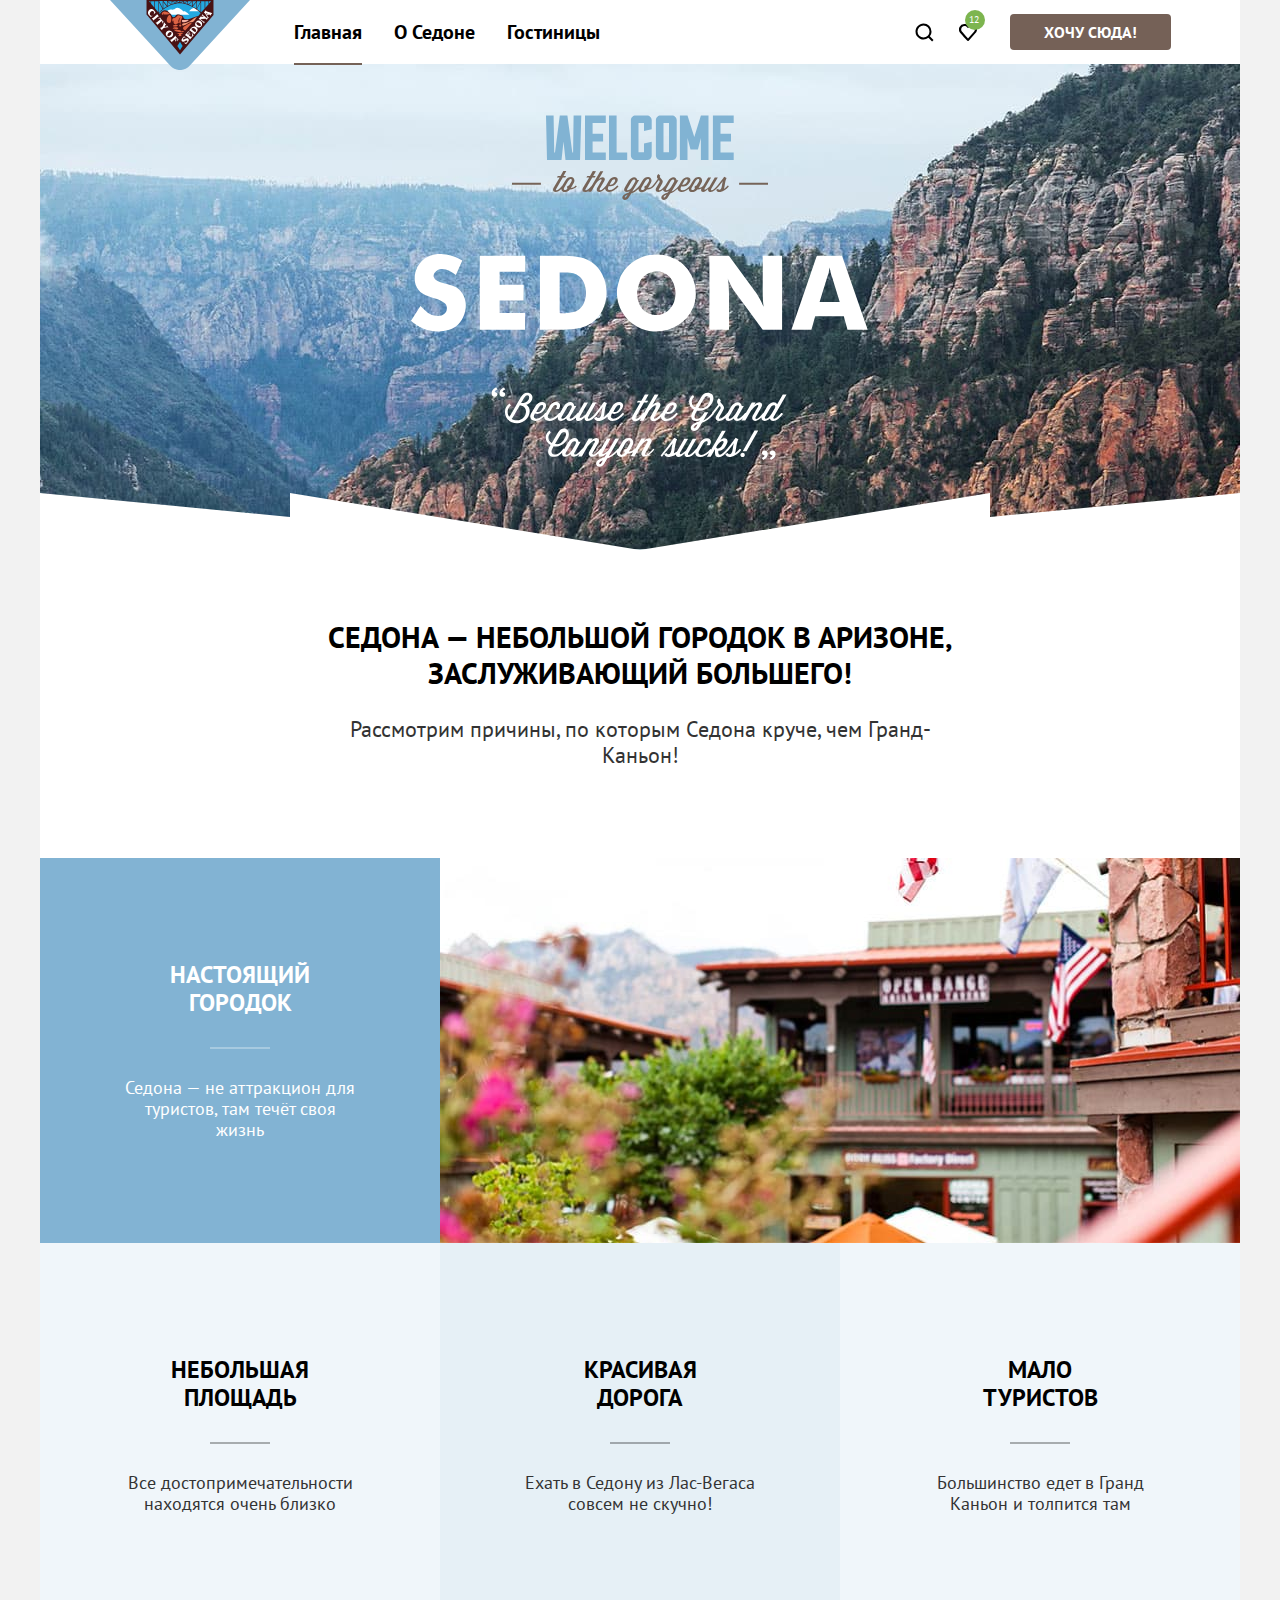
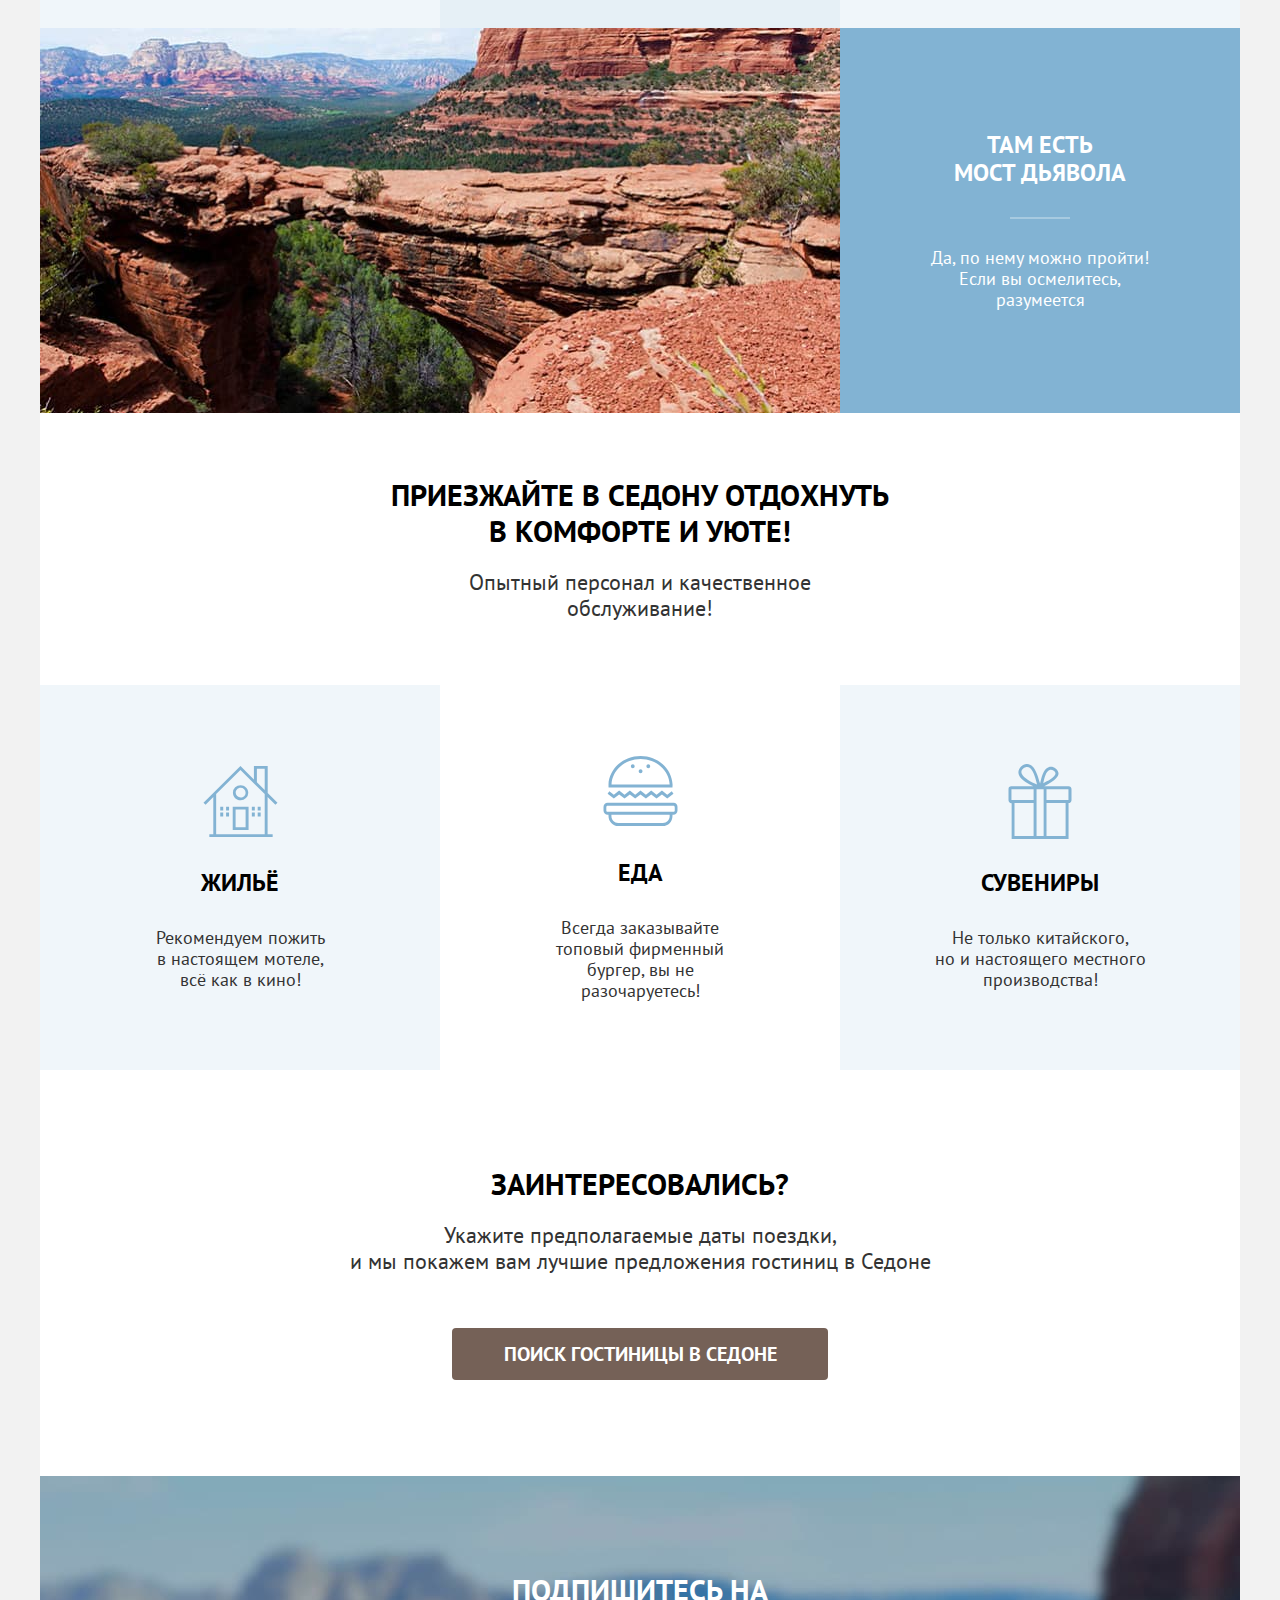
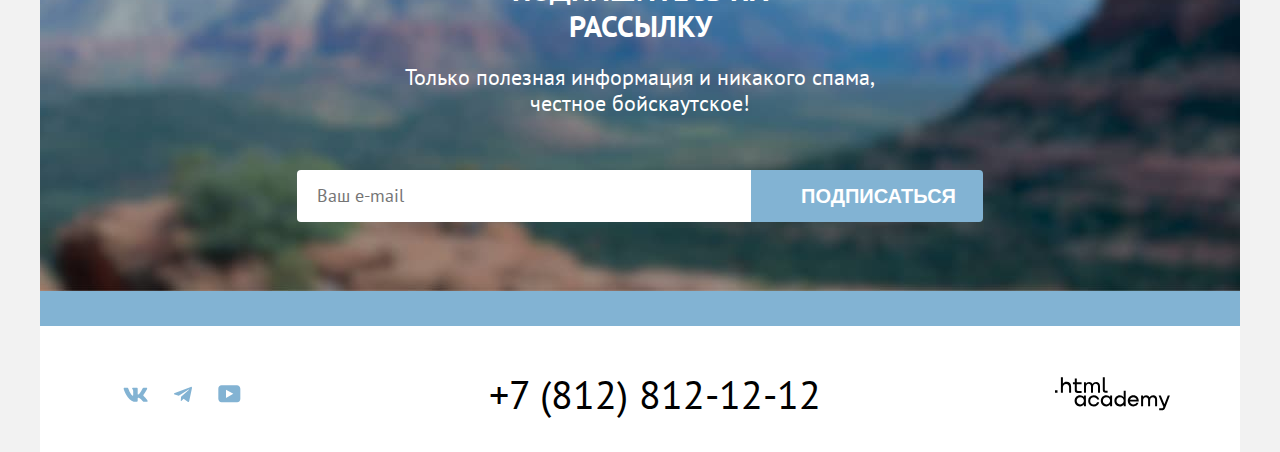
==== commit 50eab8e9: "Добавляет кружочек и счетчик" ====
--- a/index.html
+++ b/index.html
@@ -19,7 +19,7 @@
         </a>
         <ul class="navigation-list">
           <li class="navigation-item">
-            <a class="navigation-link" href="index.html">Главная</a>
+            <a class="navigation-link navigation-link-current" href="index.html">Главная</a>
           </li>
           <li class="navigation-item">
             <a class="navigation-link" href="#">О Седоне</a>
@@ -35,15 +35,17 @@
                 width="19" height="19" fill="none" viewBox="0 0 19 19">
                 <path fill="#000"
                   d="m18.5 17-3.7-3.67c1-1.3 1.7-2.98 1.7-4.87A8 8 0 0 0 8.5.5C4.1.5.5 4.18.5 8.56a8 8 0 0 0 12.9 6.26l3.7 3.68 1.4-1.5Zm-10-2.48a6 6 0 0 1-6-5.96 6 6 0 0 1 12 0 6 6 0 0 1-6 5.96Z" />
-              </svg></a>
-          </li>
-          <li class="navigation-item">
-            <a class="navigation-user-link" href="#">
+              </svg>
+              <span class="visually-hidden">Иконка лупы.</span></a>
+          </li>
+          <li class="navigation-item">
+            <a class="navigation-user-link navigation-user-link-like" href="#" data-count="12">
               <svg class="navigation-icon" aria-hidden="true" focusable="false" xmlns="http://www.w3.org/2000/svg"
                 width="18" height="17" fill="none" viewBox="0 0 18 17">
                 <path fill="#000"
                   d="M8.9 17a.9.9 0 0 1-.8-.4c-5.4-6.1-6.7-7.5-7-7.9A5.4 5.4 0 0 1 5.5 0C6.8 0 8 .5 9 1.3a5.46 5.46 0 0 1 9 4.1c0 1.3-.5 2.5-1.3 3.4l-7 7.9c-.2.2-.4.3-.8.3Zm-6-9.5c.3.4 3.5 4 6.1 6.9l6.2-7c.5-.5.7-1.2.7-2 0-1.8-1.5-3.3-3.3-3.3-1 0-2 .5-2.7 1.3-.3.3-.6.4-.9.4-.3 0-.6-.2-.8-.4-.7-.8-1.7-1.3-2.7-1.3-1.8 0-3.3 1.5-3.3 3.3-.1.9.3 1.6.7 2.1-.1 0-.1 0 0 0Z" />
-              </svg></a>
+              </svg>
+              <span class="visually-hidden">Иконка сердечка.</span></a>
           </li>
           <li class="navigation-item">
             <a class="navigation-button button" href="#">Хочу сюда!</a>
@@ -78,7 +80,7 @@
                 <p class="description-description blue">Седона — не аттракцион для туристов, там течёт своя жизнь</p>
               </li>
               <li class="description-item-picture">
-                <img class="town-picture" alt="Изображение городка." width="800" height="400"
+                <img class="town-picture" alt="Изображение городка." width="800" height="385"
                   src="images/description/town-photo.jpg">
               </li>
               <li class="description-item rather-white">
@@ -164,31 +166,34 @@
         <ul class="socials-site-list">
           <li class="socials-site-item">
             <a class="footer-socials-link footer-socials-vk button" href="https://vk.com/htmlacademy">
-              <svg aria-hidden="true" focusable="false" xmlns="http://www.w3.org/2000/svg" width="25" height="15"
-                fill="currentColor" viewBox="0 0 25 15">
-                <path fill="#83B3D3" fill-rule="evenodd"
+              <svg class="socials-icon" aria-hidden="true" focusable="false" xmlns="http://www.w3.org/2000/svg"
+                width="25" height="15" fill="none" viewBox="0 0 25 15">
+                <path fill="currentColor" fill-rule="evenodd"
                   d="M24.12 1.8c.16-.54 0-.94-.8-.94H20.7c-.67 0-.98.34-1.15.73 0 0-1.33 3.2-3.22 5.27-.61.6-.9.8-1.23.8-.16 0-.41-.2-.41-.75v-5.1c0-.66-.19-.95-.74-.95H9.82c-.42 0-.67.3-.67.59 0 .62.95.76 1.04 2.51v3.8c0 .83-.15.98-.48.98-.9 0-3.06-3.2-4.34-6.88-.25-.72-.5-1-1.18-1H1.57c-.75 0-.9.34-.9.73 0 .68.89 4.07 4.14 8.55 2.17 3.06 5.23 4.72 8 4.72 1.68 0 1.88-.37 1.88-1v-2.32c0-.74.16-.88.7-.88.38 0 1.05.19 2.6 1.66 1.79 1.75 2.08 2.54 3.08 2.54h2.63c.75 0 1.12-.37.9-1.1-.23-.72-1.08-1.77-2.2-3.02-.62-.71-1.54-1.48-1.82-1.86-.39-.5-.28-.71 0-1.15 0 0 3.2-4.42 3.54-5.93Z"
                   clip-rule="evenodd" />
               </svg>
+              <span class="visually-hidden">Логотип ВКонтакте.</span>
             </a>
           </li>
           <li class="socials-site-item">
             <a class="footer-socials-link footer-socials-telegram button" href="https://t.me/htmlacademy">
-              <svg aria-hidden="true" focusable="false" xmlns="http://www.w3.org/2000/svg" width="18" height="16"
-                fill="currentColor" viewBox="0 0 18 16">
-                <path fill="#83B3D3"
+              <svg class="socials-icon" aria-hidden="true" focusable="false" xmlns="http://www.w3.org/2000/svg"
+                width="18" height="16" fill="none" viewBox="0 0 18 16">
+                <path fill="currentColor"
                   d="M16.79.96.84 7.1c-1.09.44-1.08 1.05-.2 1.32l4.1 1.28 9.47-5.98c.44-.27.85-.13.52.17l-7.68 6.93-.28 4.22c.41 0 .6-.2.83-.41l1.99-1.94 4.13 3.06c.77.42 1.31.2 1.5-.71l2.72-12.8c.28-1.1-.43-1.61-1.16-1.28Z" />
               </svg>
+              <span class="visually-hidden">Логотип Телеграм.</span>
             </a>
           </li>
           <li class="socials-site-item">
             <a class="footer-socials-link footer-socials-youtube button"
               href="https://www.youtube.com/user/htmlacademyru">
-              <svg aria-hidden="true" focusable="false" xmlns="http://www.w3.org/2000/svg" width="23" height="18"
-                fill="currentColor" viewBox="0 0 23 18">
-                <path fill="#83B3D3"
+              <svg class="socials-icon" aria-hidden="true" focusable="false" xmlns="http://www.w3.org/2000/svg"
+                width="23" height="18" fill="none" viewBox="0 0 23 18">
+                <path fill="currentColor"
                   d="M18.94.36H3.51C1.65.36.33 1.95.33 3.76v10.09c0 1.91 1.32 3.5 3.18 3.5h15.65c1.64 0 3.17-1.59 3.17-3.4V3.76c-.22-1.8-1.53-3.4-3.39-3.4ZM7.99 12.89V4.82l7.34 4.04-7.34 4.03Z" />
               </svg>
+              <span class="visually-hidden">Логотип Ютуб.</span>
             </a>
           </li>
         </ul>
@@ -200,11 +205,12 @@
         <ul class="socials-sorce-list">
           <li class="socials-sorce-item">
             <a class="footer-socials-sorce button" href="https://htmlacademy.ru/">
-              <svg aria-hidden="true" focusable="false" xmlns="http://www.w3.org/2000/svg" width="115" height="34"
-                fill="currentColor" viewBox="0 0 115 34">
-                <path fill="#000"
+              <svg class="sorce-icon" aria-hidden="true" focusable="false" xmlns="http://www.w3.org/2000/svg"
+                width="115" height="34" fill="none" viewBox="0 0 115 34">
+                <path fill="currentColor"
                   d="M0 13.26v2.6h2.5v-2.6H0ZM11.6 4.86c-1.6 0-2.8.7-3.6 1.7h-.1V.36h-2v15.5h2v-5.3c0-2.1 1.3-3.6 3.3-3.6 1.8 0 2.9 1.4 2.9 3.2v5.7h2v-6.1c.1-3-1.8-4.9-4.5-4.9ZM26.6 5.16h-4.8v-3.7h-2v3.8h-1.9v2h1.9v6c0 1.7 1 2.7 2.7 2.7h4.1v-2h-3.7c-.7 0-1.1-.4-1.1-1.1v-5.7h4.8v-2ZM41.1 4.96c-1.6 0-2.9.8-3.5 2.1h-.1c-.6-1.2-1.8-2.1-3.4-2.1-1.4 0-2.5.8-3.1 1.8h-.1v-1.6H29v10.6h2v-5.4c0-2 1-3.5 2.6-3.5 1.5 0 2.4 1 2.4 2.6v6.3h2v-5.6c0-2.4 1.4-3.3 2.6-3.3 1.5 0 2.4 1 2.4 2.6v6.3h2v-6.5c.1-2.5-1.4-4.3-3.9-4.3ZM47.8 13.06c0 1.7 1 2.7 2.8 2.7h2v-2h-1.7c-.7 0-1.1-.4-1.1-1.1V.36h-2v12.7ZM28.9 20.06c-.9-1.1-2.2-1.8-3.9-1.8-3.1 0-5.4 2.3-5.4 5.6s2.3 5.6 5.4 5.6c1.8 0 3-.8 3.8-1.9h.1v1.6h2v-10.6h-2v1.5Zm-3.6 7.4c-2.2 0-3.6-1.6-3.6-3.6s1.4-3.6 3.6-3.6 3.6 1.6 3.6 3.6c0 1.9-1.4 3.6-3.6 3.6ZM44.2 22.36c-.5-2.4-2.6-4.1-5.4-4.1a5.4 5.4 0 0 0-5.6 5.6c0 3.1 2.2 5.6 5.6 5.6 2.8 0 4.9-1.8 5.4-4.2h-2.1a3.4 3.4 0 0 1-3.3 2.3c-2.2 0-3.6-1.6-3.6-3.6s1.4-3.6 3.6-3.6c1.6 0 2.8 1 3.3 2.2h2.1v-.2ZM55.1 20.06c-.9-1.1-2.2-1.8-3.9-1.8-3.1 0-5.4 2.3-5.4 5.6s2.3 5.6 5.4 5.6c1.8 0 3-.8 3.8-1.9h.1v1.6h2v-10.6h-2v1.5Zm-3.6 7.4c-2.2 0-3.6-1.6-3.6-3.6s1.4-3.6 3.6-3.6 3.6 1.6 3.6 3.6c0 1.9-1.5 3.6-3.6 3.6ZM68.7 20.16c-.9-1.1-2.2-1.9-3.9-1.9-3.1 0-5.4 2.3-5.4 5.6s2.2 5.6 5.4 5.6c1.7 0 3-.8 3.8-1.8h.1v1.5h2v-15.4h-2v6.4Zm-3.6 7.3c-2.2 0-3.6-1.6-3.6-3.6s1.4-3.6 3.6-3.6 3.6 1.6 3.6 3.6c-.1 2-1.5 3.6-3.6 3.6ZM78.3 18.26c-3.3 0-5.5 2.5-5.5 5.6 0 3 2.1 5.6 5.5 5.6 2.5 0 4.5-1.3 5.2-3.6h-2.1c-.5 1-1.6 1.6-3 1.6-1.9 0-3.3-1.3-3.4-2.9h8.8c.2-3.6-2-6.3-5.5-6.3Zm0 1.9c1.7 0 3 1 3.3 2.6h-6.5c.3-1.5 1.5-2.6 3.2-2.6ZM98.2 18.26c-1.6 0-2.9.8-3.6 2h-.1c-.6-1.2-1.8-2-3.4-2-1.4 0-2.5.7-3.1 1.8v-1.5h-1.9v10.6h2v-5.4c0-2 1-3.4 2.6-3.5 1.5 0 2.4 1 2.4 2.6v6.3h2v-5.6c0-2.4 1.4-3.3 2.6-3.3 1.5 0 2.4 1 2.4 2.6v6.3h2v-6.5c.1-2.6-1.4-4.4-3.9-4.4ZM109.4 27.36l-3.6-8.9h-2.2l4.8 11.6c-.3.9-.7 1.2-1.7 1.2h-2.5v2h2.5c1.8 0 2.8-.8 3.5-2.6l4.7-12.2h-2.1l-3.4 8.9Z" />
               </svg>
+              <span class="visually-hidden">Логотип источника.</span>
             </a>
           </li>
         </ul>
--- a/styles/styles.css
+++ b/styles/styles.css
@@ -93,15 +93,28 @@
 }
 
 .navigation-link {
+  position: relative;
   display: block;
   padding: 20px 16px;
-  font-size: 22px;
+  font-size: 20px;
   font-weight: 700;
   line-height: 24px;
   color: #000;
   background-color: #ffffff;
   text-transform: capitalize;
   text-decoration: none;
+}
+
+.navigation-link-current::before {
+  position: absolute;
+  content: "";
+  left: 16px;
+  right: 16px;
+  top: 63px;
+  height: 2px;
+  background-color: #756257;
+  box-sizing: border-box;
+  z-index: 1;
 }
 
 .navigation-user-link {
@@ -119,6 +132,32 @@
   bottom: 0;
   left: 0;
   margin: auto;
+}
+
+.navigation-user-link-like::before {
+  content: attr(data-count) "";
+  color: #ffffff;
+  font-weight: 400;
+  font-size: 10px;
+  line-height: 10px;
+  position: absolute;
+  top: 16%;
+  left: 44%;
+  z-index: 1;
+  transform: translate(4px, 5px);
+  box-sizing: border-box;
+}
+
+.navigation-user-link-like::after {
+  content: "";
+  background-color: #7db54f;
+  width: 20px;
+  height: 20px;
+  border-radius: 50%;
+  position: absolute;
+  top: 16%;
+  left: 44%;
+  box-sizing: border-box;
 }
 
 .navigation-button {
@@ -138,6 +177,19 @@
   border-radius: 4px;
 }
 
+
+.navigation-button:active {
+  color: rgba(143, 136, 136, 0.3);
+}
+
+.navigation-button:hover {
+  background-color: #615048;
+}
+
+.navigation-button:focus {
+  background-color: #615048;
+}
+
 /*Основное содержимое сайта*/
 
 .page-container {
@@ -148,7 +200,7 @@
 
 .hero {
   position: relative;
-  background-color: #345;
+  background-color: #a0b5ba;
   color: #000;
   background-image: url("../images/hero/hero-background.jpg");
   background-size: 1200px 485px;
@@ -251,6 +303,7 @@
 
 .advantages-text {
   margin: auto;
+  margin-top: 20px;
   width: 490px;
 }
 
@@ -357,7 +410,7 @@
   display: flex;
   flex-direction: column;
   padding: 0;
-  padding-top: 69px;
+  padding-top: 96px;
   padding-bottom: 96px;
   justify-content: center;
 }
@@ -391,6 +444,18 @@
   border-radius: 4px;
 }
 
+.appointment-button:active {
+  color: rgba(143, 136, 136, 0.3);
+}
+
+.appointment-button:hover {
+  background-color: #615048;
+}
+
+.appointment-button:focus {
+  background-color: #615048;
+}
+
 /*Подписочная*/
 .subscription {
   display: flex;
@@ -403,8 +468,6 @@
   color: #ffffff;
   background-image: url(../images/subscribe-background.jpg);
   background-color: #82B3D3;
-  background-size: 1200px 485px;
-  background-position: center;
   background-repeat: no-repeat;
 }
 
@@ -420,17 +483,30 @@
   margin-bottom: 54px;
 }
 
-.field {
+.subscription-field {
   font-family: 'PT Sans', sans-serif;
 }
 
 .subscription-form {
   display: flex;
   margin: 0 auto;
+  justify-content: center;
+  align-items: stretch;
+}
+
+.subscription-field {
+  width: 432px;
+  border-width: 0;
+  padding-left: 20px;
+  border-radius: 4px 0 0 4px;
+  font-style: normal;
+  font-weight: 400;
+  font-size: 18px;
+  line-height: 24px;
+
 }
 
 .subscription-button {
-  display: inline-block;
   padding: 8px 50px;
   width: 232px;
   font-weight: 700;
@@ -441,24 +517,31 @@
   text-transform: uppercase;
   border-width: 0;
   border-radius: 0 4px 4px 0;
-}
-
-.subscription-field {
-  width: 452px;
-  border-width: 0;
-  padding-left: 20px;
-  border-radius: 4px 0 0 4px;
-  font-style: normal;
-  font-weight: 400;
-  font-size: 18px;
-  line-height: 24px;
-
-}
+  overflow: hidden;
+}
+
+.subscription-button:hover {
+  background-color: #68A2CA;
+}
+
+.subscription-button:focus {
+  background-color: #68A2CA;
+}
+
+.subscription-button:active {
+  color: rgba(255, 255, 255, 1);
+}
+
 
 /*Элементы подвальчика*/
 
 .main-footer {
   background: #ffffff;
+  width: 1200px;
+  margin: 0 auto;
+}
+
+.socials {
   padding: 40px 70px 30px 70px;
   display: flex;
   min-width: 1060px;
@@ -468,10 +551,6 @@
   justify-content: space-between;
 }
 
-.socials {
-  display: flex;
-}
-
 .socials-site-list,
 .socials-phone-list,
 .socials-sorce-list {
@@ -493,10 +572,28 @@
   padding: 15px 13px;
 }
 
+.socials-icon {
+  color: #83B3D3;
+}
+
 .socials-site-item:nth-child(3) {
   display: flex;
   align-self: center;
 }
+
+
+.socials-site-item:hover .socials-icon {
+  color: #68a2ca;
+}
+
+.footer-socials-link:focus .socials-icon {
+  color: #68a2ca;
+}
+
+.socials-site-item:active .socials-icon {
+  color: rgba(104, 162, 202, 0.3);
+}
+
 
 .footer-socials-youtube {
   display: flex;
@@ -516,6 +613,19 @@
   text-transform: uppercase;
   color: #000000;
   text-decoration: none;
+  padding-right: 50px;
+}
+
+.socials-phone:hover {
+  color: #756157;
+}
+
+.socials-phone:focus {
+  color: #756157;
+}
+
+.socials-phone:active {
+  color: rgba(117, 97, 87, 0.3);
 }
 
 .socials-sorce-list {
@@ -523,23 +633,22 @@
   align-self: center;
 }
 
-.footer-socials-sorce svg {
-  display: block;
-}
-
-/*
-.socials-site-item a {
-  color: #68a2ca;
-}
-
-.socials-site-item a {
-  color: #68a2ca;
-}
-
-.socials-site-item a {
-  color: rgba(104, 162, 202, 0.3);
-}
-*/
+.footer-socials-sorce .sorce-icon {
+  display: block;
+  color: #000000;
+}
+
+.footer-socials-sorce:hover .sorce-icon {
+  color: #756157;
+}
+
+.footer-socials-sorce:focus .sorce-icon {
+  color: #756157;
+}
+
+.footer-socials-sorce:active .sorce-icon {
+  color: rgba(117, 97, 87, 0.3);
+}
 
 .visually-hidden {
   position: absolute;
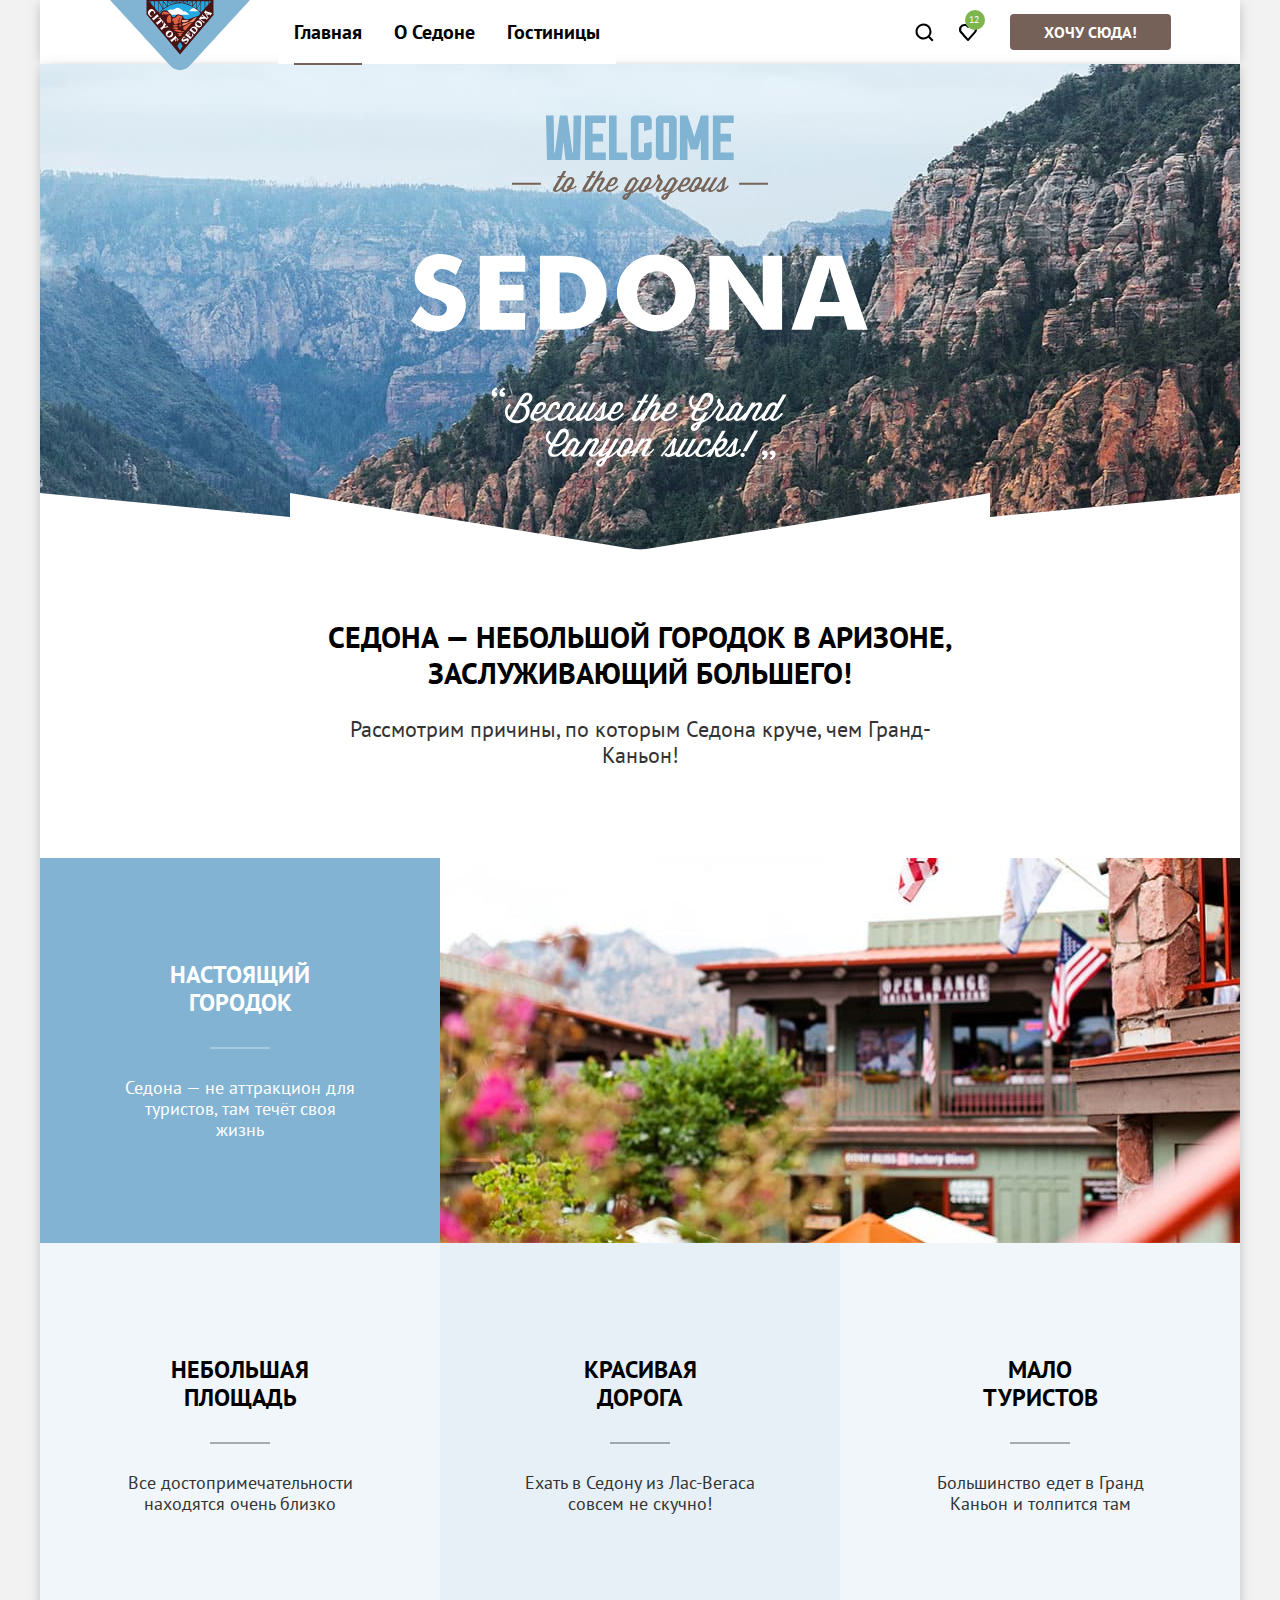
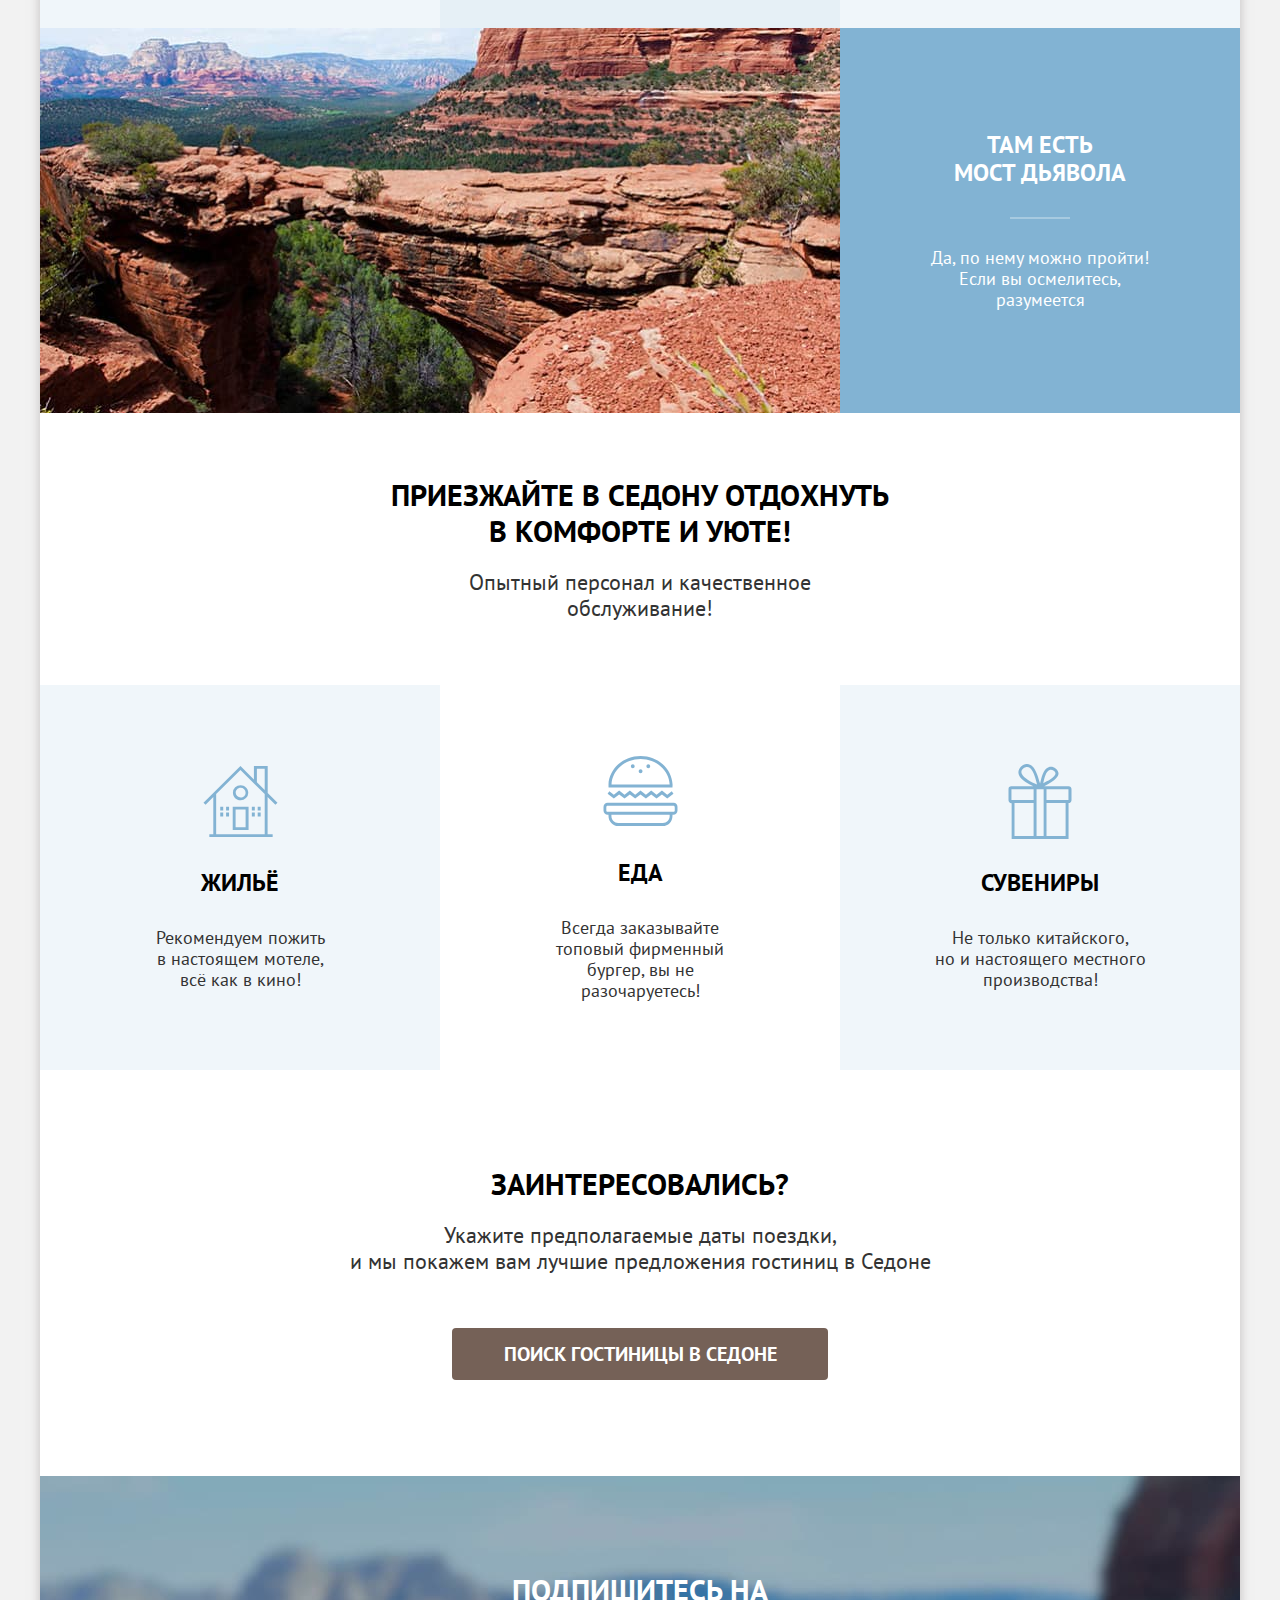
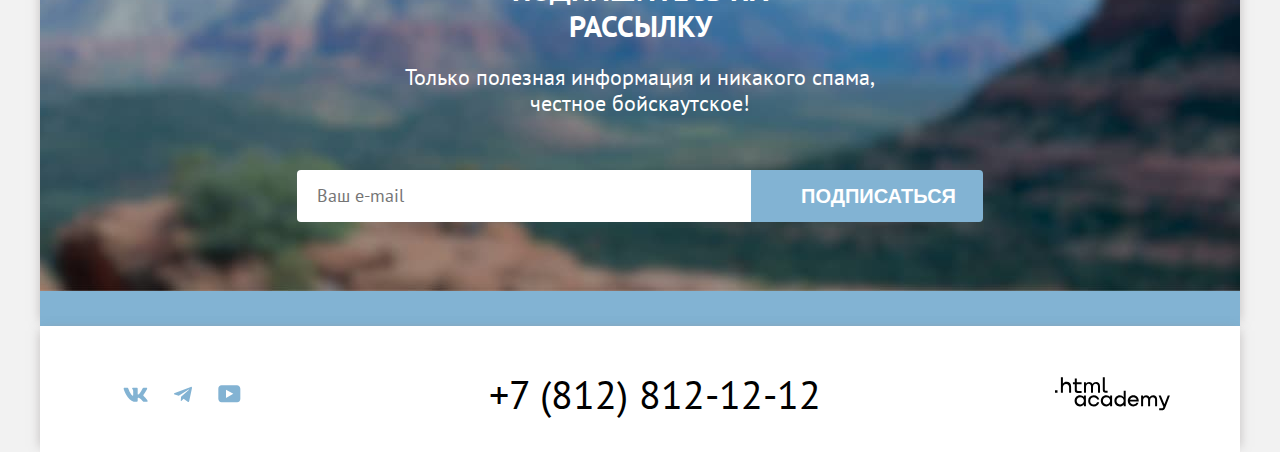
==== commit d4886fe9: "Добавляет фавиконку" ====
--- a/index.html
+++ b/index.html
@@ -5,6 +5,7 @@
     <meta charset="utf-8">
     <title>Седона</title>
     <link rel="stylesheet" href="styles/styles.css">
+    <link rel="icon" type="image/png" sizes="32x32" href="images/favicon-32x32.png">
   </head>
 
   <body>
--- a/styles/styles.css
+++ b/styles/styles.css
@@ -52,6 +52,8 @@
   width: 1200px;
   margin: 0 auto;
   background: #ffffff;
+  box-shadow: -5px 0 10px -5px rgb(151 143 143 / 50%),
+    5px 0 10px -5px rgb(151 143 143 / 50%);
 }
 
 .navigation-list,
@@ -196,6 +198,8 @@
   background: #ffffff;
   width: 1200px;
   margin: 0 auto;
+  box-shadow: -5px 0 10px -5px rgb(151 143 143 / 50%),
+    5px 0 10px -5px rgb(151 143 143 / 50%);
 }
 
 .hero {
@@ -539,6 +543,8 @@
   background: #ffffff;
   width: 1200px;
   margin: 0 auto;
+  box-shadow: -5px 0 10px -5px rgb(151 143 143 / 50%),
+    5px 0 10px -5px rgb(151 143 143 / 50%);
 }
 
 .socials {
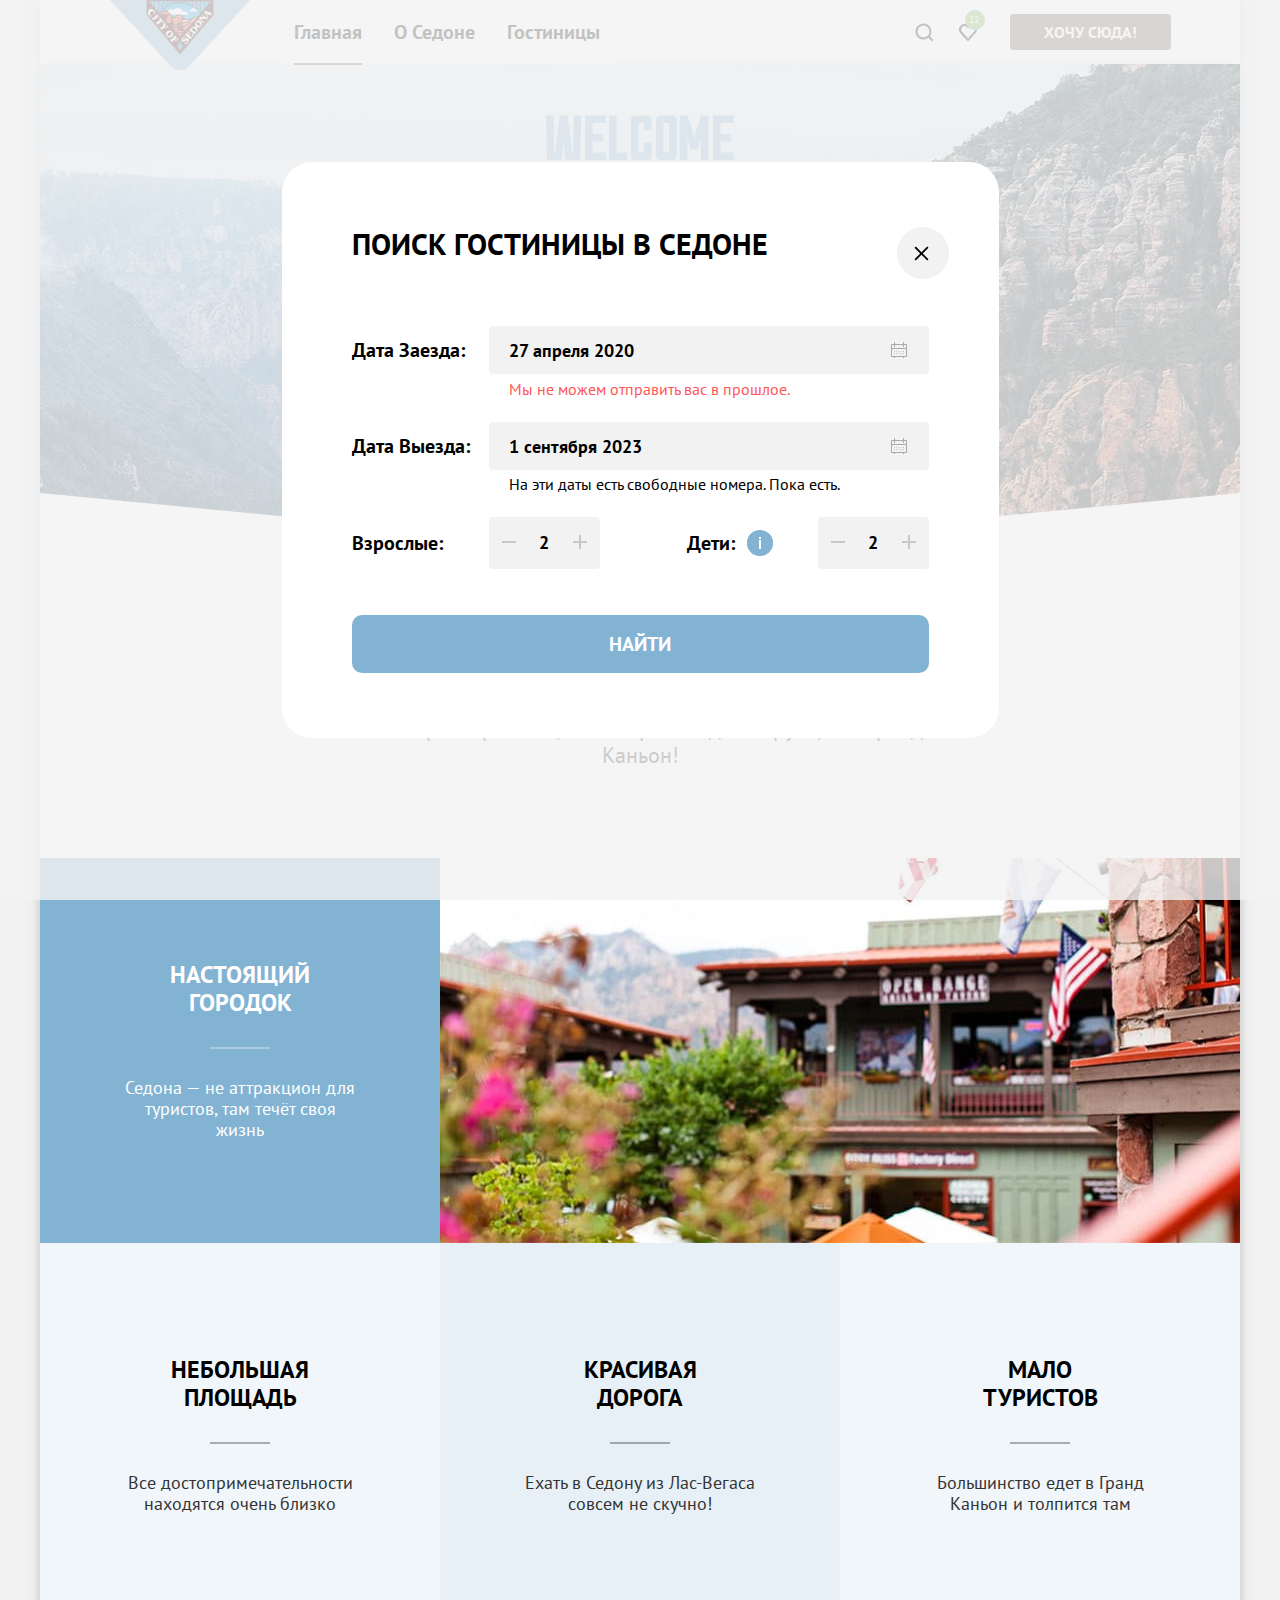
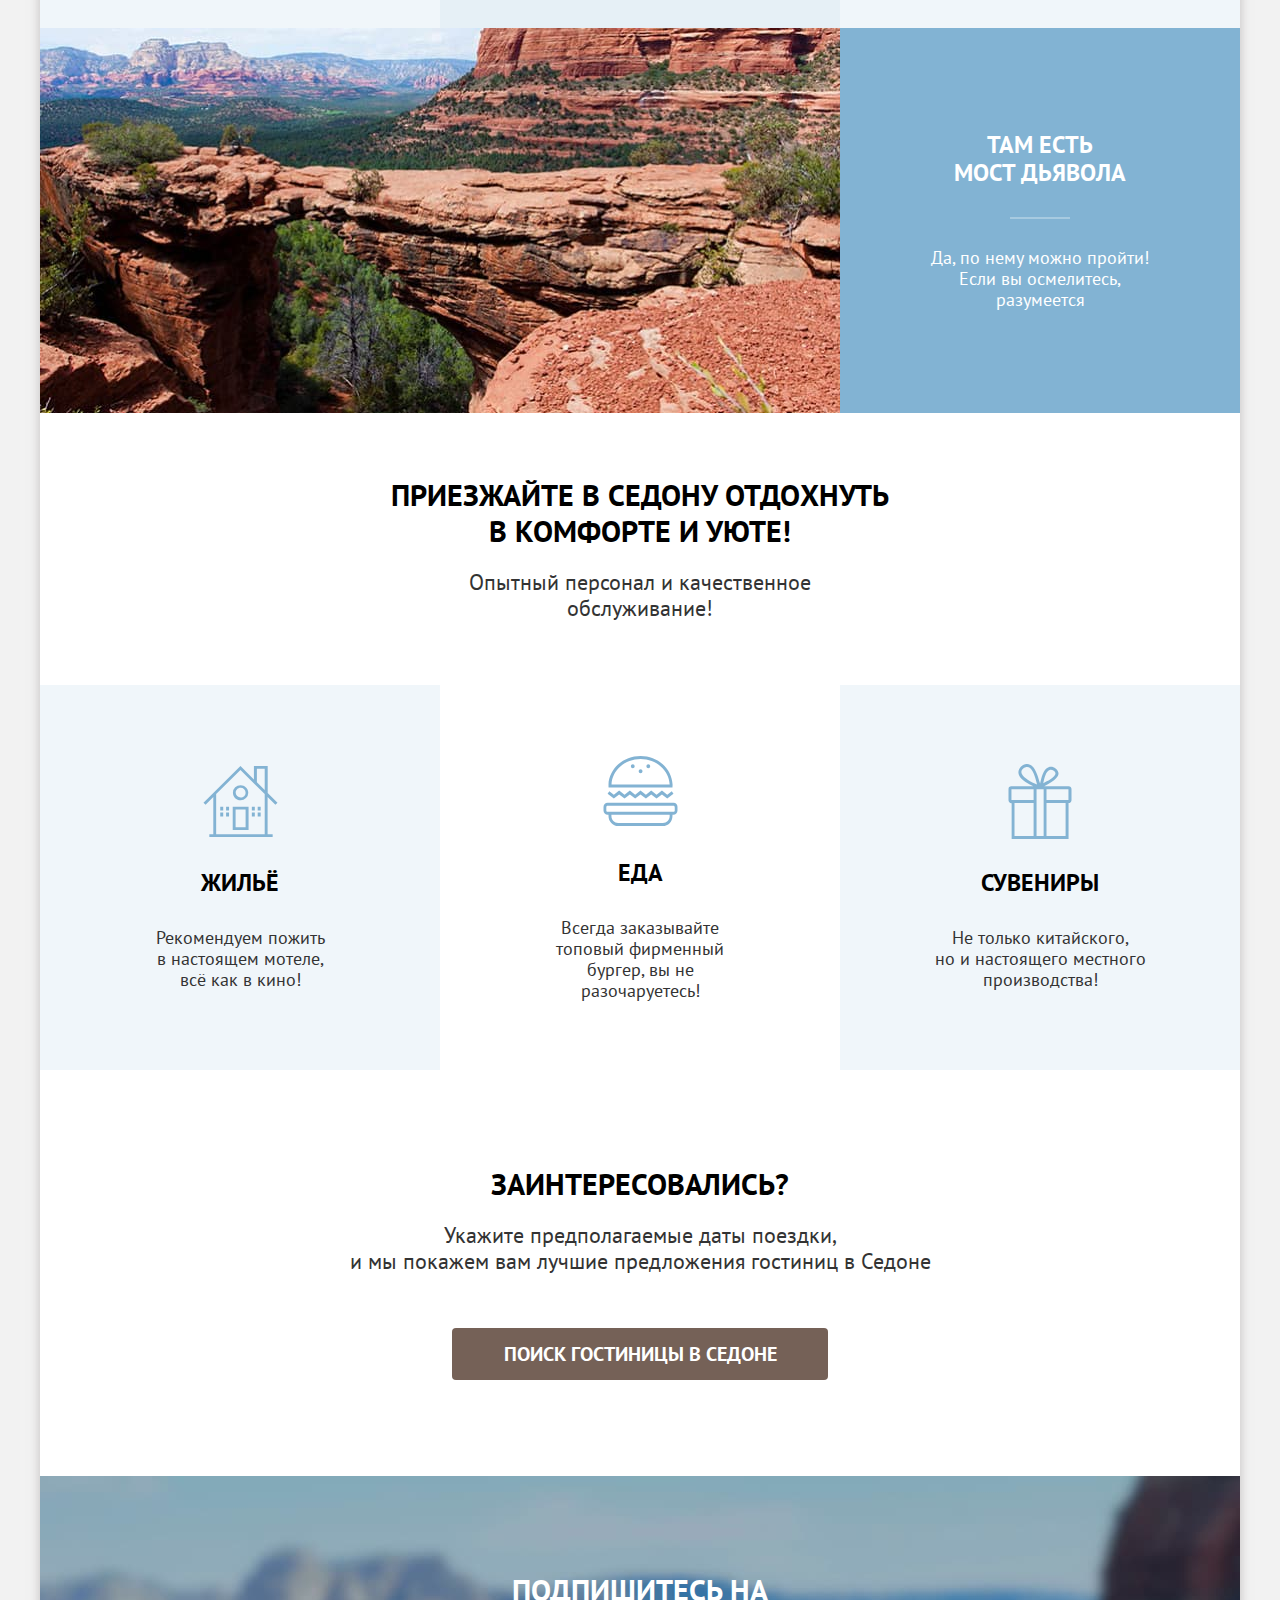
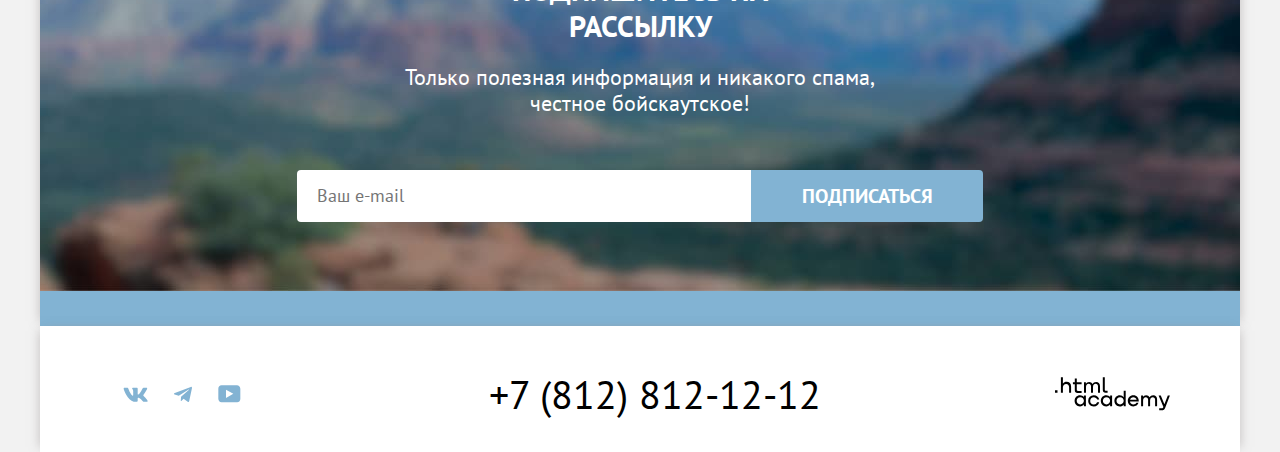
==== commit d188876f: "Merge pull request #8 from nakanune/master" ====
--- a/index.html
+++ b/index.html
@@ -217,6 +217,101 @@
         </ul>
       </section>
     </footer>
+
+    <div class="modal-container modal-container-close">
+      <div class="modal modal-search">
+        <button class="modal-close-button" type="button">
+          <span class="visually-hidden">Закрыть.</span>
+          <span class="check"> </span>
+        </button>
+        <h2 class="modal-title">Поиск гостиницы в Седоне</h2>
+        <form class="search-form" action="https://echo.htmlacademy.ru/" method="get">
+          <p class="hotel-search">
+            <label class="date-input-in" for="check-in">
+              Дата Заезда:
+            </label>
+            <input class="field" type="text" id="check-in" name="check-in" required placeholder="Укажите дату"
+              value="27 апреля 2020">
+            <button class="button" name="calendar" type="button">
+              <span class="visually-hidden">Календарь.</span>
+            </button>
+            <span class="error-message">
+              Мы не можем отправить вас в прошлое.
+            </span>
+          </p>
+          <p class="hotel-search">
+            <label class="date-input-out" for="checkout-date">
+              Дата Выезда:
+            </label>
+            <input class="field" type="text" id="checkout-date" name="checkout-date" required placeholder="Укажите дату"
+              value="1 сентября 2023">
+            <button class="button" name="calendar" type="button">
+              <span class="visually-hidden">Календарь.</span>
+            </button>
+            <span class="message">
+              На эти даты есть свободные номера. Пока есть.
+            </span>
+          </p>
+          <div class="visitor-counts">
+            <label class="adults-count" for="adults-count-input">
+              Взрослые:
+            </label>
+            <span class="adult-count-wrapper">
+              <button class="modal-toggle-min" type="button">
+                <svg width="20" height="20" viewBox="0 0 20 20" fill="none" xmlns="http://www.w3.org/2000/svg">
+                  <path d="M3 9V11H17V9H3Z" fill="currentColor" />
+                </svg>
+                <span class="visually-hidden">Минус.</span>
+              </button>
+              <input class="adults-count-input modal-input" type="number" value="2" id="adults-count-input"
+                name="adults count" required>
+              <button class="modal-toggle-max" type="button">
+                <svg width="20" height="20" viewBox="0 0 20 20" fill="none" xmlns="http://www.w3.org/2000/svg">
+                  <path d="M17 9H11V3H9V9H3V11H9V17H11V11H17V9Z" fill="currentColor" />
+                </svg>
+                <span class="visually-hidden">Плюс.</span>
+              </button>
+            </span>
+            <span class="kids-count kids-count-icon">
+              <label class="kids-count" for="kids-count-input">Дети:</label>
+              <span class="tooltip">
+                <button class="tooltip-toggle" type="button" aria-labelledby="tooltip-label-kids">
+                  <svg class="tooltip-icon" xmlns="http://www.w3.org/2000/svg" aria-hidden="true" focusable="false"
+                    width="26" height="26" fill="none" viewBox="0 0 26 26">
+                    <circle cx="13" cy="13" r="13" fill="#83b3d3" />
+                    <path fill="#ffffff" fill-rule="evenodd" d="M12 7h2v2h-2V7Zm2 12h-2v-9h2v9Z" clip-rule="evenodd" />
+                  </svg>
+                </button>
+                <span class="tooltip-text" role="tooltip" id="tooltip-label-kids">
+                  Укажите количество детей, которые будут с вами, возраст
+                  которых от 6 до 18 лет. Дети до 6 лет размещаются бесплатно.
+                </span>
+              </span>
+            </span>
+            <span class="kids-count-wrapper">
+              <button class="modal-toggle-min" type="button">
+                <svg width="20" height="20" viewBox="0 0 20 20" fill="none" xmlns="http://www.w3.org/2000/svg">
+                  <path d="M3 9V11H17V9H3Z" fill="currentColor" />
+                </svg>
+                <span class="visually-hidden">Минус.</span>
+              </button>
+              <input class="kids-count-input modal-input" type="number" value="2" id="kids-count-input"
+                name="kids count" required>
+              <button class="modal-toggle-max" type="button">
+                <svg width="20" height="20" viewBox="0 0 20 20" fill="none" xmlns="http://www.w3.org/2000/svg">
+                  <path d="M17 9H11V3H9V9H3V11H9V17H11V11H17V9Z" fill="currentColor" />
+                </svg>
+                <span class="visually-hidden">Плюс.</span>
+              </button>
+            </span>
+          </div>
+          <button class="modal-search-button button" type="submit">
+            Найти
+          </button>
+        </form>
+      </div>
+    </div>
+    </div>
   </body>
 
 </html>
--- a/styles/styles.css
+++ b/styles/styles.css
@@ -511,6 +511,7 @@
 }
 
 .subscription-button {
+  font-family: inherit;
   padding: 8px 50px;
   width: 232px;
   font-weight: 700;
@@ -654,6 +655,12 @@
 
 .footer-socials-sorce:active .sorce-icon {
   color: rgba(117, 97, 87, 0.3);
+}
+
+.button:disabled {
+  background-color: rgba(229, 229, 229, 1);
+  color: rgba(255, 255, 255, 1);
+  pointer-events: none;
 }
 
 .visually-hidden {
@@ -668,3 +675,360 @@
   clip: rect(0 0 0 0);
   overflow: hidden;
 }
+
+.modal-container {
+  position: fixed;
+  top: 0;
+  left: 0;
+  display: flex;
+  width: 100%;
+  height: 100%;
+  background-color: rgba(242, 242, 242, 0.8);
+  z-index: 2;
+}
+
+/*.modal-container-close {
+  display: none;
+}*/
+
+.modal {
+  position: relative;
+  margin: auto;
+  padding: 64px 70px;
+  background-color: #ffffff;
+}
+
+.modal-search {
+  border-radius: 30px;
+  min-width: 717px;
+  box-sizing: border-box;
+  height: 576px;
+}
+
+.modal-close-button {
+  position: absolute;
+  top: 65px;
+  right: 50px;
+  width: 52px;
+  height: 52px;
+  padding: 0;
+  border-radius: 50%;
+  border: none;
+  background: rgb(242, 242, 242);
+  cursor: pointer;
+}
+
+.modal-close-button:hover {
+  background-color: #e6e6e6;
+}
+
+.modal-close-button:focus {
+  outline: 3px solid #83b3d3;
+}
+
+.modal-close-button:active {
+  background-color: #e6e6e6;
+}
+
+.modal-close-button .check:active {
+  opacity: 0.3;
+}
+
+.modal-close-button:disabled {
+  color: #ffffff;
+  background: #e5e5e5;
+}
+
+.modal-close-button .check::after {
+  content: "";
+  position: absolute;
+  width: 15px;
+  height: 15px;
+  background-image: url("../images/form/cross-icon.svg");
+  background-repeat: no-repeat;
+  background-position: center;
+  display: block;
+  transform: translate(15px, -10px);
+  padding: 10px;
+  box-sizing: border-box;
+}
+
+.modal-title {
+  margin: 0;
+  margin-bottom: 64px;
+  font-family: inherit;
+  font-size: 30px;
+  line-height: 36px;
+  font-weight: 700;
+  color: #000000;
+  text-transform: uppercase;
+  text-align: left;
+}
+
+.hotel-search {
+  position: relative;
+  display: grid;
+  grid-template-columns: 1fr 440px;
+  margin: 0 0 22px 0;
+  text-align: left;
+}
+
+.hotel-search .field {
+  border: 0;
+  width: 440px;
+  height: 48px;
+  background: #f2f2f2;
+  border-radius: 4px;
+  font-family: inherit;
+  font-weight: 700;
+  font-size: 18px;
+  line-height: 24px;
+  box-sizing: border-box;
+}
+
+.hotel-search .field[type="text"] {
+  padding-left: 20px;
+  padding-right: 50px;
+}
+
+.hotel-search .field::placeholder {
+  color: #000000;
+  opacity: 0.6;
+}
+
+.hotel-search .field:hover {
+  background: #e6e6e6;
+}
+
+.hotel-search .field:focus-visible {
+  background: #e6e6e6;
+  outline: 3px solid #83b3d3;
+}
+
+.hotel-search .field:focus:not(:placeholder-shown) {
+  background-color: #f2f2f2;
+  outline: 2px solid #000000;
+}
+
+.hotel-search .field:disabled {
+  background-color: #808080;
+  color: #808080;
+  pointer-events: none;
+}
+
+.error-message,
+.message {
+  grid-row: 2/3;
+  grid-column: 2/3;
+  padding-left: 20px;
+  font-size: 16px;
+  line-height: 21px;
+  font-weight: 400;
+}
+
+.message {
+  margin-top: 4px;
+}
+
+.error-message {
+  color: #ff5757;
+  margin-top: 5px;
+}
+
+.date-input-in,
+.date-input-out {
+  font: inherit;
+  font-size: 20px;
+  line-height: 24px;
+  font-weight: 700;
+  align-self: center;
+}
+
+.visitor-counts {
+  display: grid;
+  grid-template-columns: 137px 110px 88px 131px 111px;
+  align-items: center;
+  margin-bottom: 46px;
+}
+
+.adults-count,
+.kids-count {
+  font: inherit;
+  font-size: 20px;
+  line-height: 24px;
+  font-weight: 700;
+  color: #000000;
+  padding: 12px 46px 12px 0;
+}
+
+.kids-count {
+  grid-column: 4/5;
+}
+
+.adult-count-wrapper,
+.kids-count-wrapper {
+  display: grid;
+  grid-template-columns: 40px 31px 40px;
+  margin-left: auto;
+  align-items: center;
+  background-color: #f2f2f2;
+  border-radius: 4px;
+}
+
+.kids-count-input,
+.adults-count-input {
+  font: inherit;
+  font-size: 18px;
+  font-weight: 700;
+  line-height: 20px;
+  border-color: transparent;
+  margin: 0;
+  padding: 14px 8px;
+  box-sizing: border-box;
+  text-align: center;
+  background-color: #f2f2f2;
+}
+
+.hotel-search .button {
+  position: absolute;
+  background: url("../images/form/calendar-icon.svg");
+  width: 16px;
+  height: 16px;
+  border: 0;
+  transform: translateY(-32px);
+  opacity: 0.3;
+  top: 48px;
+  right: 22px;
+  cursor: pointer;
+}
+
+.modal-toggle-min {
+  width: 40px;
+  height: 48px;
+  background: #f2f2f2;
+  border: 0;
+  border-radius: 4px 0 0 4px;
+  cursor: pointer;
+  color: rgba(117, 97, 87, 0.3);
+  outline: none;
+}
+
+.modal-toggle-max {
+  width: 40px;
+  height: 48px;
+  background: #f2f2f2;
+  border: 0;
+  border-radius: 0 4px 4px 0;
+  cursor: pointer;
+  color: rgba(117, 97, 87, 0.3);
+  outline: none;
+}
+
+.modal-toggle-min:hover svg,
+.modal-toggle-max:hover svg {
+  color: #000000;
+}
+
+.modal-toggle-min:focus-visible svg,
+.modal-toggle-max:focus-visible svg {
+  color: #000000;
+  outline: 3px solid #82b3d3;
+  border-radius: 4px;
+}
+
+.modal-toggle-min:active svg,
+.modal-toggle-max:active svg {
+  color: rgba(117, 97, 87, 0.3);
+}
+
+.modal-toggle-min:disabled,
+.modal-toggle-max:disabled {
+  background-color: #808080;
+  color: #808080;
+  pointer-events: none;
+}
+
+.modal-input::-webkit-outer-spin-button,
+.modal-input::-webkit-inner-spin-button {
+  -webkit-appearance: none;
+  appearance: none;
+  margin: 0;
+}
+
+.modal-search-button {
+  font-family: inherit;
+  font-size: 20px;
+  line-height: 24px;
+  font-weight: 700;
+  border-radius: 10px;
+  border-color: transparent;
+  background-color: #83b3d3;
+  color: rgba(255, 255, 255, 1);
+  width: 100%;
+  padding: 15px 57px;
+  text-align: center;
+  text-transform: uppercase;
+}
+
+.modal-search-button:hover,
+.modal-search-button:focus {
+  background: #68a2ca;
+}
+
+.modal-search-button:active {
+  color: rgba(255, 255, 255, 0.3);
+  background: #82b3d3;
+}
+
+.tooltip {
+  position: absolute;
+  width: 26px;
+  height: 26px;
+  margin-left: 60px;
+  margin-top: -25px;
+}
+
+.tooltip-toggle {
+  display: block;
+  padding: 0;
+  margin: 0;
+  border: none;
+  background-color: transparent;
+  cursor: help;
+}
+
+.tooltip-icon {
+  border: 0;
+  padding: 0;
+  background: #83b3d3;
+  width: 26px;
+  height: 26px;
+  border-radius: 50%;
+  display: flex;
+  align-items: center;
+  justify-content: center;
+  cursor: pointer;
+}
+
+.tooltip-text {
+  font-family: inherit;
+  font-weight: 400;
+  font-size: 16px;
+  line-height: 20px;
+  color: #ffffff;
+  background: #333333;
+  box-shadow: 0 15px 30px rgba(0, 0, 0, 0.3);
+  border-radius: 10px;
+  width: 216px;
+  min-height: 110px;
+  padding: 21px 18px 14px 22px;
+  position: absolute;
+  margin-top: 16px;
+  transform: translateX(calc(-50% + 13px));
+  display: none;
+}
+
+.tooltip-toggle:hover + .tooltip-text,
+.tooltip-toggle:focus + .tooltip-text {
+  display: block;
+}
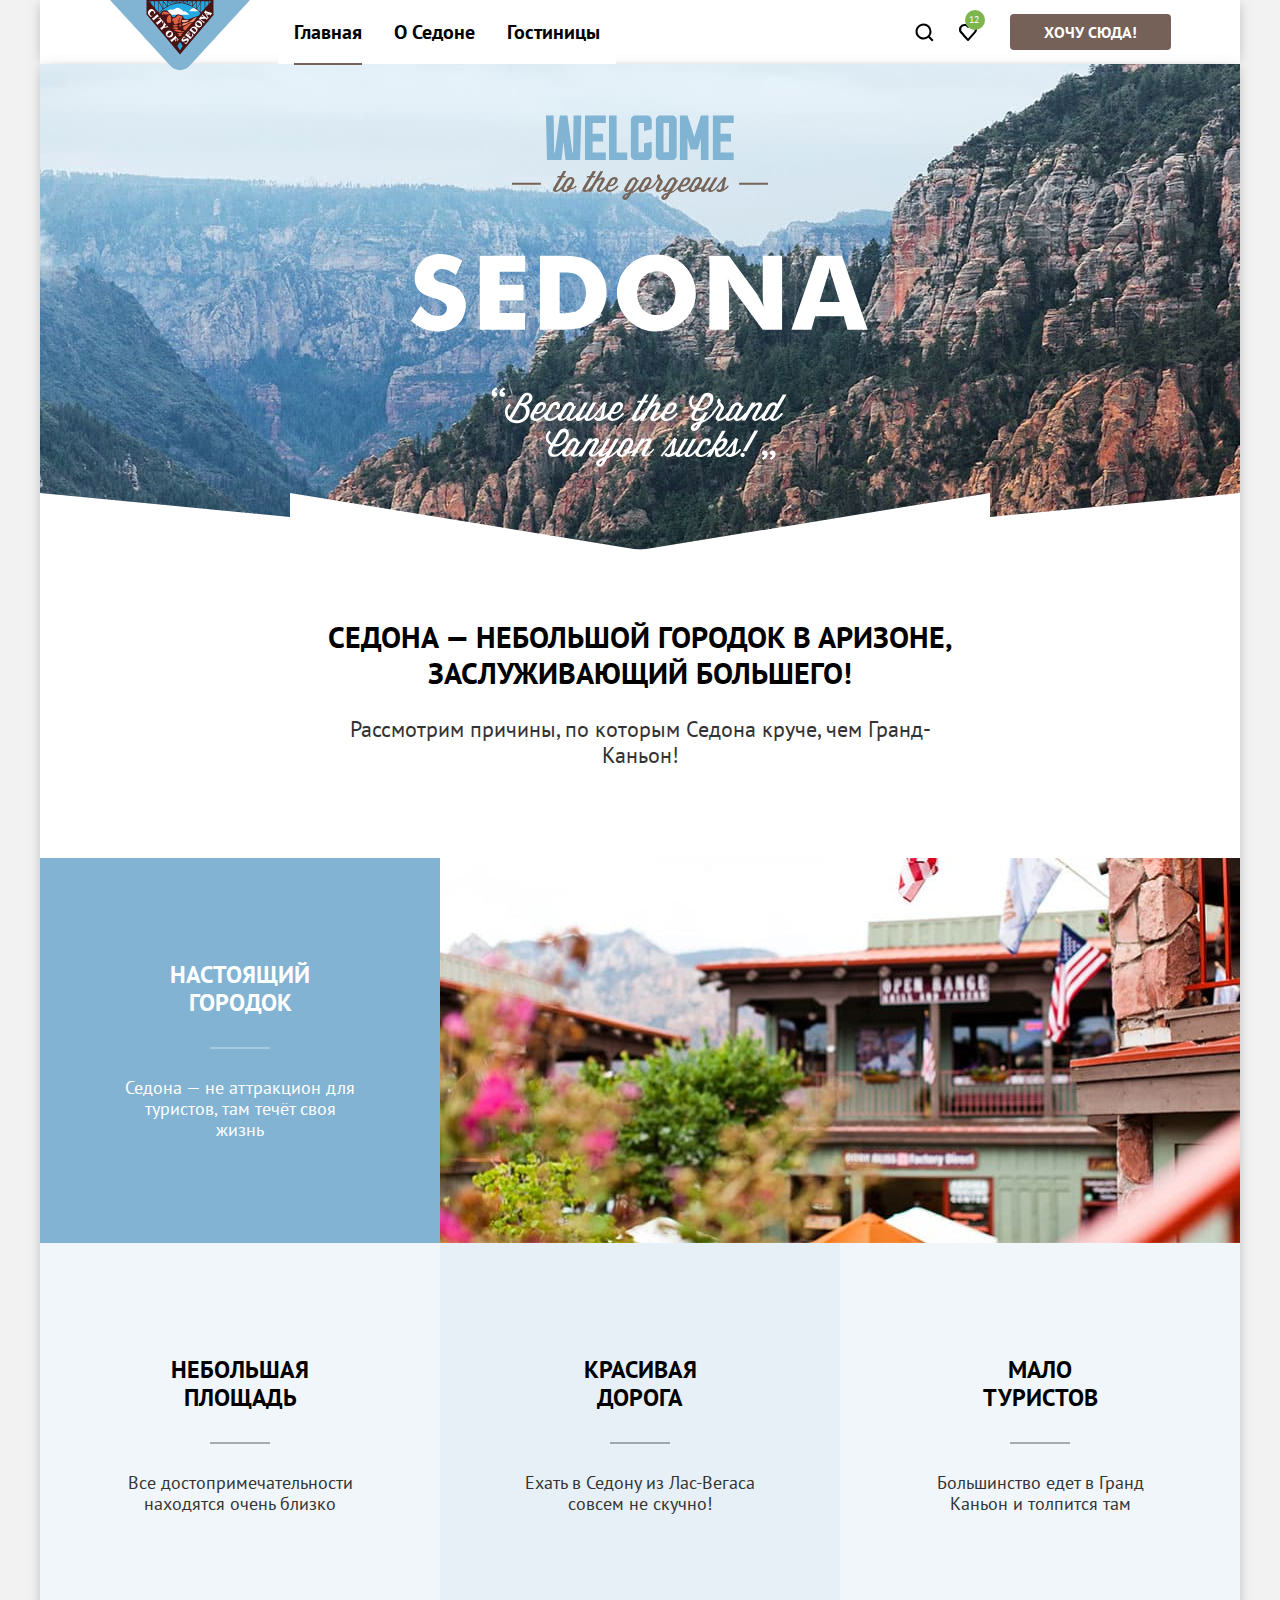
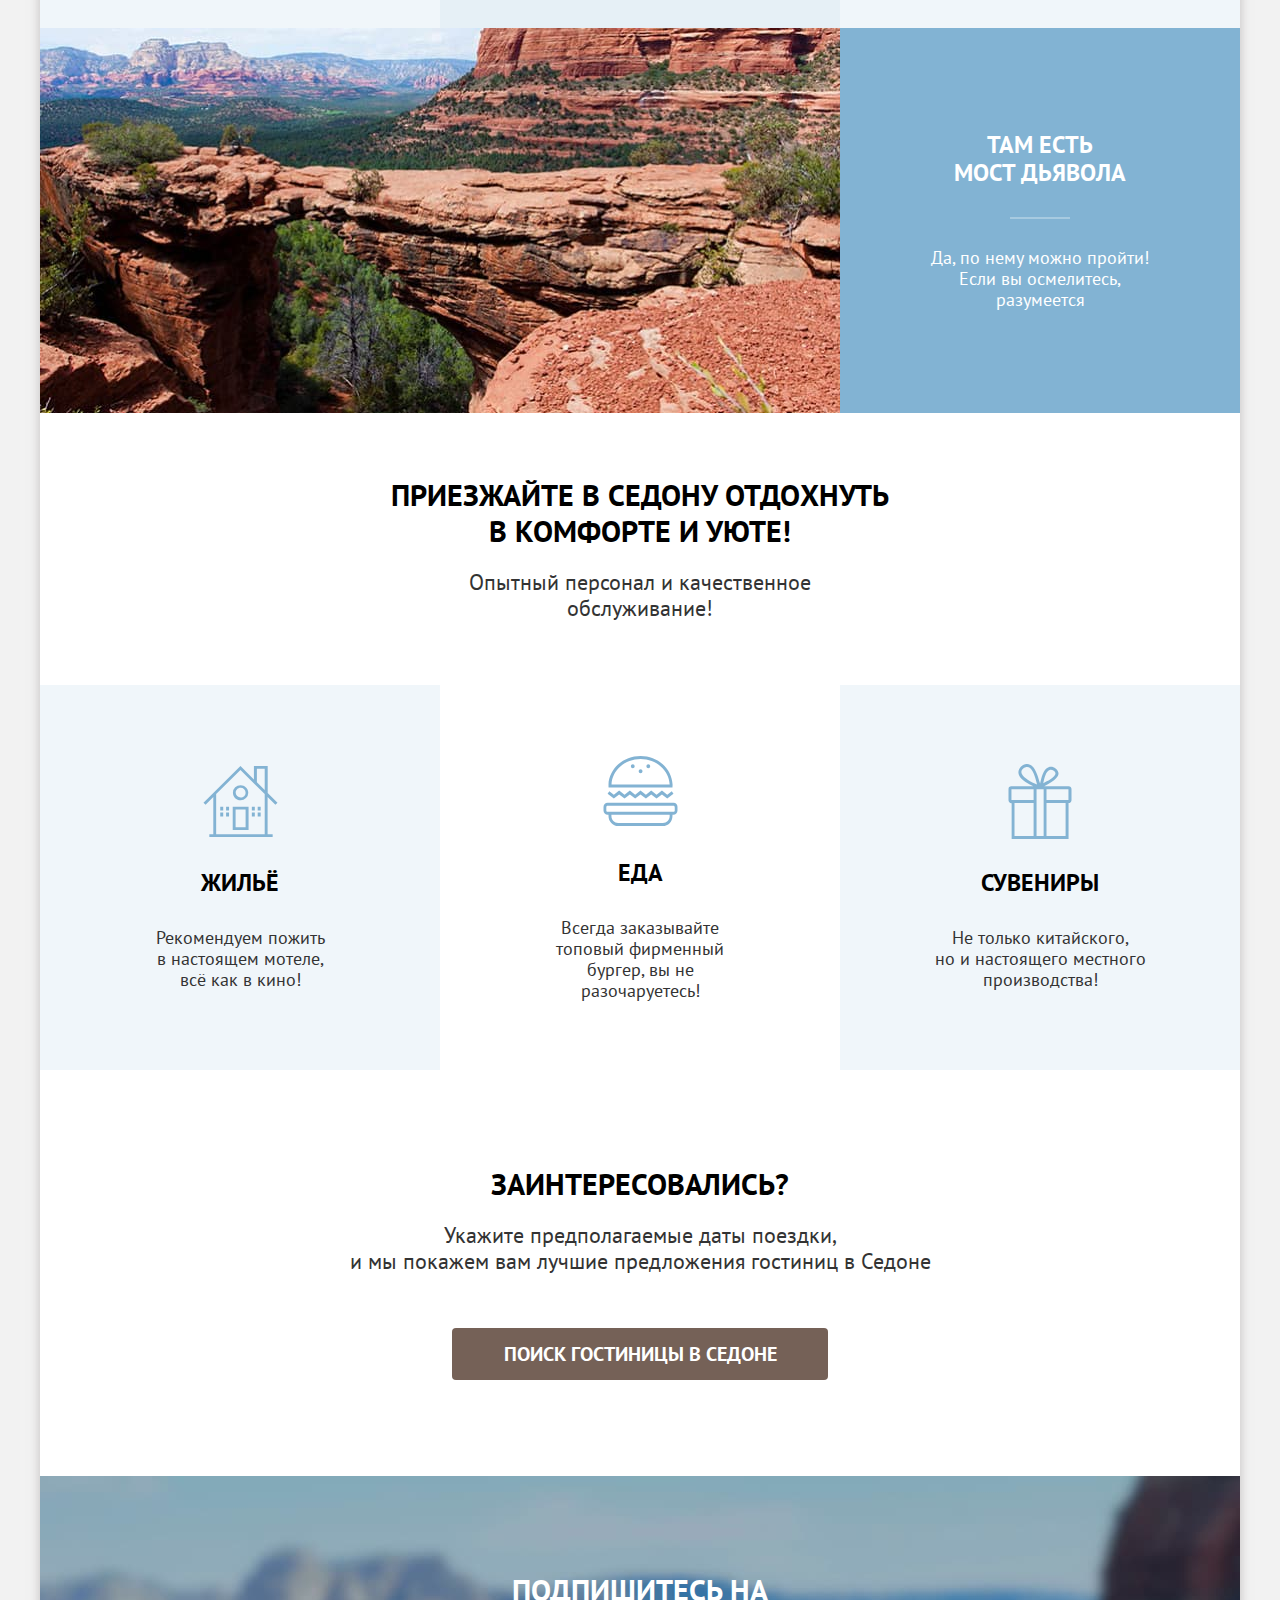
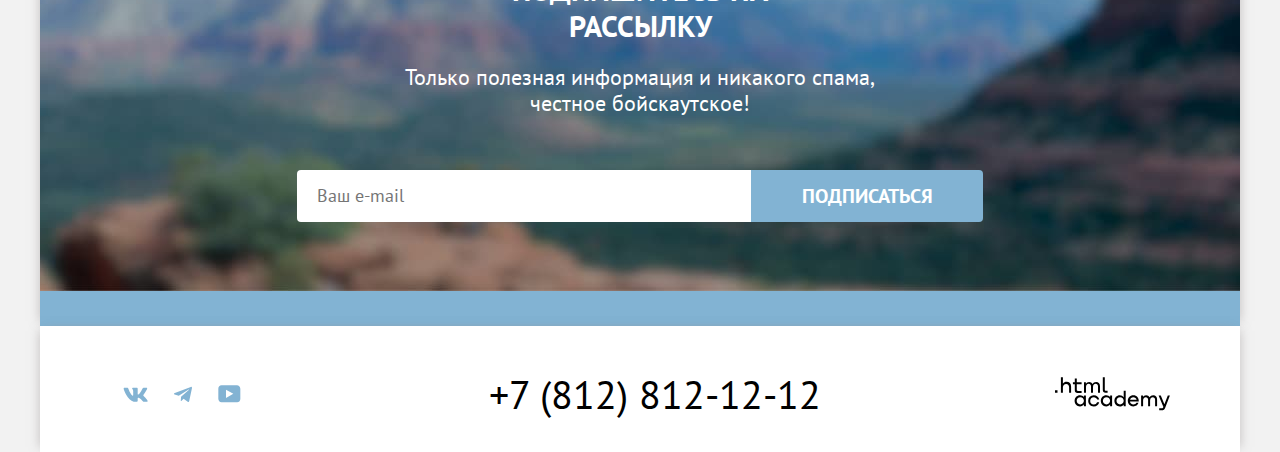
==== commit 27c56fe9: "Merge pull request #9 from nakanune/master" ====
--- a/index.html
+++ b/index.html
@@ -311,7 +311,6 @@
         </form>
       </div>
     </div>
-    </div>
   </body>
 
 </html>
--- a/styles/styles.css
+++ b/styles/styles.css
@@ -687,9 +687,9 @@
   z-index: 2;
 }
 
-/*.modal-container-close {
+.modal-container-close {
   display: none;
-}*/
+}
 
 .modal {
   position: relative;
